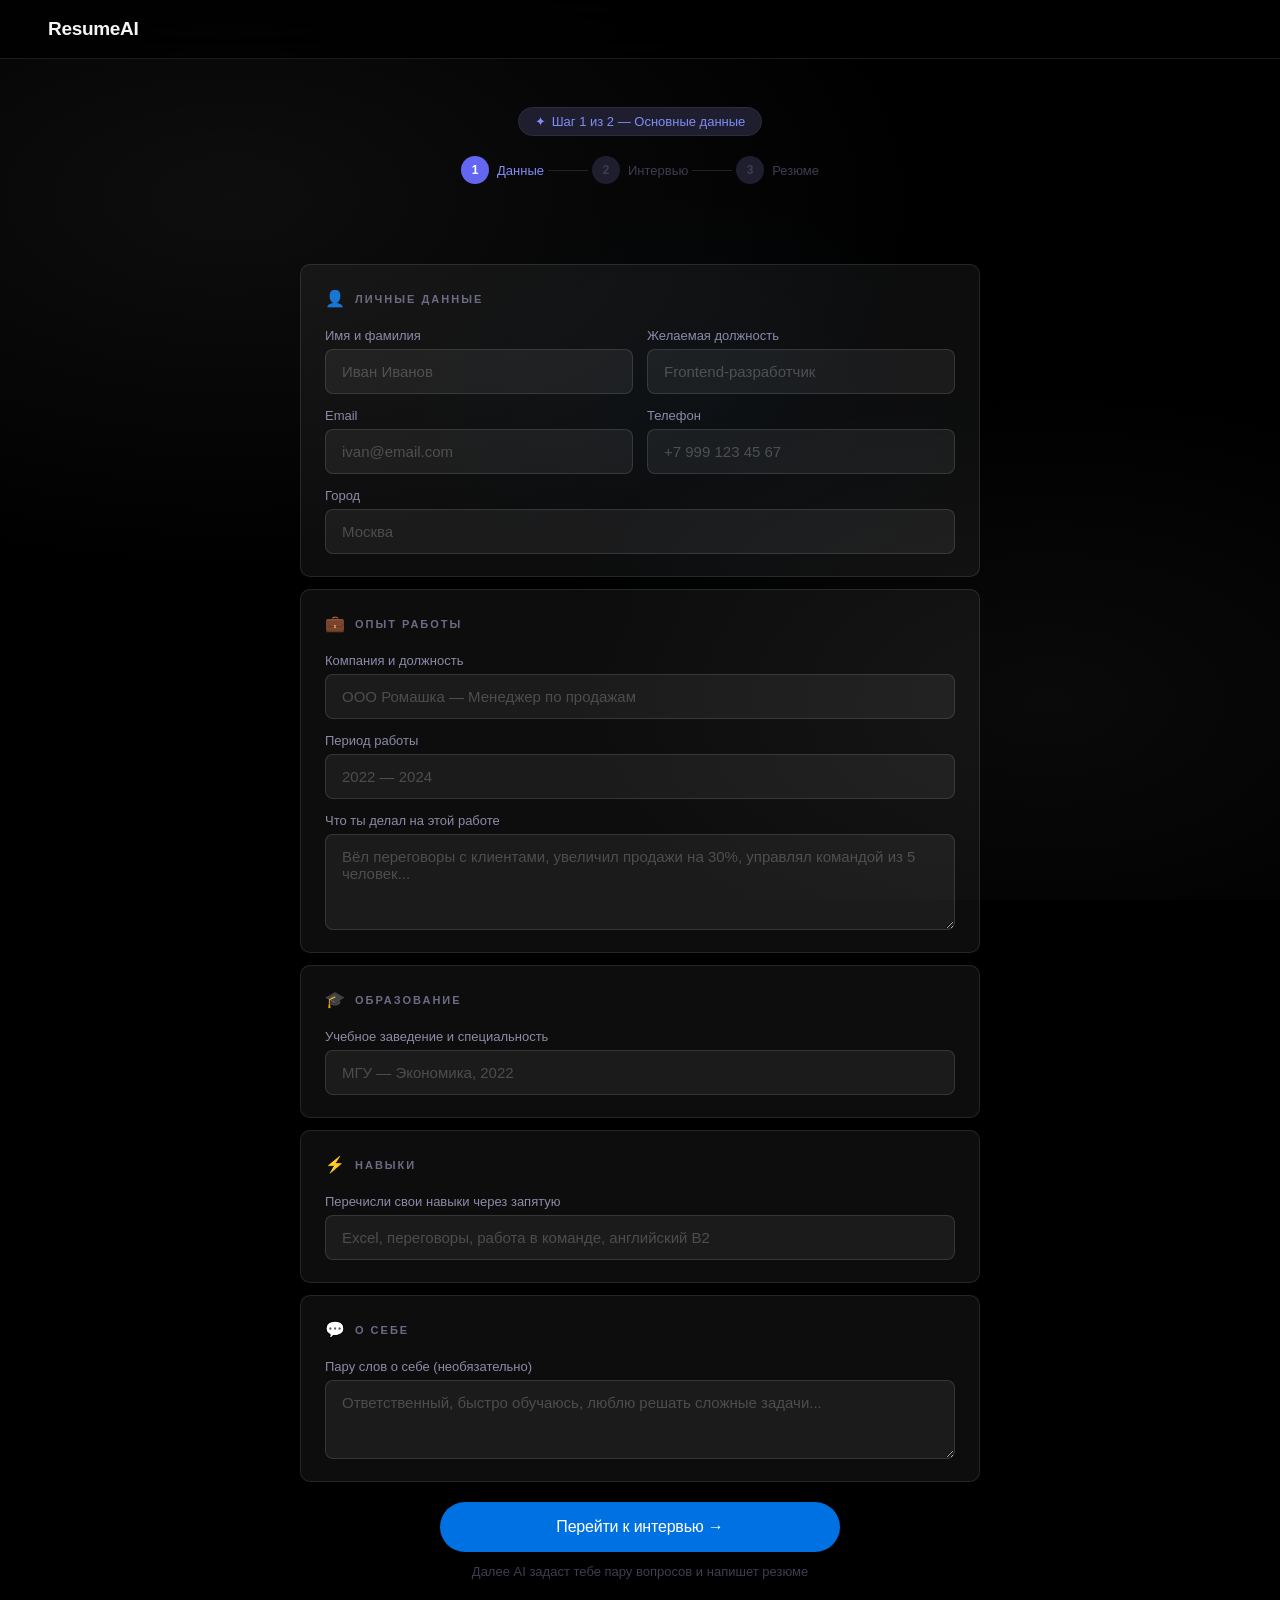
==== form.html @ f7a35281 "Add files via upload" ====
<!DOCTYPE html>
<html lang="ru">
<head>
  <meta charset="UTF-8">
  <meta name="viewport" content="width=device-width, initial-scale=1.0">
  <title>Заполни данные — ResumeAI</title>
  <link rel="stylesheet" href="style.css">
  <style>
    .form-hero {
      text-align: center;
      padding: 48px 24px 0;
    }
    .form-hero-badge {
      display: inline-flex;
      align-items: center;
      gap: 6px;
      background: #1e1e2e;
      color: #818cf8;
      border: 1px solid #2d2d3d;
      border-radius: 100px;
      padding: 6px 16px;
      font-size: 13px;
      font-weight: 500;
      margin-bottom: 20px;
    }
    .form-steps {
      display: flex;
      align-items: center;
      justify-content: center;
      gap: 0;
      margin-bottom: 40px;
    }
    .form-step {
      display: flex;
      align-items: center;
      gap: 8px;
      font-size: 13px;
      color: #3d3d52;
      font-weight: 500;
    }
    .form-step.active { color: #818cf8; }
    .form-step.done   { color: #34d399; }
    .step-dot {
      width: 28px; height: 28px;
      border-radius: 50%;
      background: #1e1e2e;
      color: #3d3d52;
      font-size: 12px;
      font-weight: 700;
      display: flex; align-items: center; justify-content: center;
    }
    .form-step.active .step-dot { background: #6366f1; color: white; }
    .form-step.done   .step-dot { background: #34d399; color: white; }
    .step-line { width: 40px; height: 1px; background: #222228; margin: 0 4px; }

    .form-card {
      background: rgba(255,255,255,0.05);
      border: 1px solid rgba(255,255,255,0.1);
      border-radius: 10px;
      padding: 24px 24px 8px;
      margin-bottom: 12px;
    }
    .form-card-title {
      font-size: 11px;
      font-weight: 600;
      text-transform: uppercase;
      letter-spacing: 2px;
      color: #6b6b85;
      margin-bottom: 20px;
      display: flex;
      align-items: center;
      gap: 8px;
    }
    .form-card-title span { font-size: 16px; }
    .form-submit-area {
      padding: 8px 0 40px;
      display: flex;
      flex-direction: column;
      align-items: center;
      gap: 12px;
    }
    .form-submit-area .btn {
      width: 100%;
      max-width: 400px;
      text-align: center;
      padding: 16px 28px;
      font-size: 16px;
    }
    .form-submit-note {
      font-size: 13px;
      color: #3d3d52;
    }
  </style>
</head>
<body>

  <header>
    <a href="index.html" class="logo">ResumeAI</a>
  </header>

  <!-- Шапка формы -->
  <div class="form-hero">
    <div class="form-hero-badge">
      <span>✦</span> Шаг 1 из 2 — Основные данные
    </div>
    <div class="form-steps">
      <div class="form-step active">
        <div class="step-dot">1</div>
        Данные
      </div>
      <div class="step-line"></div>
      <div class="form-step">
        <div class="step-dot">2</div>
        Интервью
      </div>
      <div class="step-line"></div>
      <div class="form-step">
        <div class="step-dot">3</div>
        Резюме
      </div>
    </div>
  </div>

  <main class="form-page">
    <div class="form-container">

      <form id="resumeForm">

        <!-- Личные данные -->
        <div class="form-card">
          <div class="form-card-title"><span>👤</span> Личные данные</div>
          <div class="row">
            <div class="field">
              <label>Имя и фамилия</label>
              <input type="text" id="name" placeholder="Иван Иванов" required>
            </div>
            <div class="field">
              <label>Желаемая должность</label>
              <input type="text" id="position" placeholder="Frontend-разработчик" required>
            </div>
          </div>
          <div class="row">
            <div class="field">
              <label>Email</label>
              <input type="email" id="email" placeholder="ivan@email.com" required>
            </div>
            <div class="field">
              <label>Телефон</label>
              <input type="text" id="phone" placeholder="+7 999 123 45 67">
            </div>
          </div>
          <div class="field">
            <label>Город</label>
            <input type="text" id="city" placeholder="Москва">
          </div>
        </div>

        <!-- Опыт работы -->
        <div class="form-card">
          <div class="form-card-title"><span>💼</span> Опыт работы</div>
          <div class="field">
            <label>Компания и должность</label>
            <input type="text" id="company" placeholder="ООО Ромашка — Менеджер по продажам">
          </div>
          <div class="field">
            <label>Период работы</label>
            <input type="text" id="period" placeholder="2022 — 2024">
          </div>
          <div class="field">
            <label>Что ты делал на этой работе</label>
            <textarea id="duties" rows="4" placeholder="Вёл переговоры с клиентами, увеличил продажи на 30%, управлял командой из 5 человек..."></textarea>
          </div>
        </div>

        <!-- Образование -->
        <div class="form-card">
          <div class="form-card-title"><span>🎓</span> Образование</div>
          <div class="field">
            <label>Учебное заведение и специальность</label>
            <input type="text" id="education" placeholder="МГУ — Экономика, 2022">
          </div>
        </div>

        <!-- Навыки -->
        <div class="form-card">
          <div class="form-card-title"><span>⚡</span> Навыки</div>
          <div class="field">
            <label>Перечисли свои навыки через запятую</label>
            <input type="text" id="skills" placeholder="Excel, переговоры, работа в команде, английский B2">
          </div>
        </div>

        <!-- О себе -->
        <div class="form-card">
          <div class="form-card-title"><span>💬</span> О себе</div>
          <div class="field">
            <label>Пару слов о себе (необязательно)</label>
            <textarea id="about" rows="3" placeholder="Ответственный, быстро обучаюсь, люблю решать сложные задачи..."></textarea>
          </div>
        </div>

        <div class="form-submit-area">
          <button type="submit" class="btn" id="generateBtn">
            Перейти к интервью →
          </button>
          <p class="form-submit-note">Далее AI задаст тебе пару вопросов и напишет резюме</p>
        </div>

      </form>
    </div>
  </main>

  <script src="script.js"></script>
</body>
</html>
---- style.css ----
* {
  margin: 0;
  padding: 0;
  box-sizing: border-box;
}

body {
  font-family: -apple-system, BlinkMacSystemFont, 'SF Pro Display', 'SF Pro Text', 'Segoe UI', sans-serif;
  background: #000000;
  color: #f5f5f7;
  min-height: 100vh;
  position: relative;
}

/* Мягкие белые пятна на фоне */
body::before {
  content: '';
  position: fixed;
  inset: 0;
  background:
    radial-gradient(ellipse 85vw 65vh at 18% 22%, rgba(255,255,255,0.055) 0%, transparent 65%),
    radial-gradient(ellipse 65vw 55vh at 82% 78%, rgba(255,255,255,0.04) 0%, transparent 65%),
    radial-gradient(ellipse 40vw 40vh at 55% 45%, rgba(0,113,227,0.03) 0%, transparent 60%);
  pointer-events: none;
  z-index: 0;
}

body > * { position: relative; z-index: 1; }

/* ===== ШАПКА ===== */
header {
  display: flex;
  align-items: center;
  justify-content: space-between;
  padding: 18px 48px;
  background: rgba(0, 0, 0, 0.72);
  backdrop-filter: saturate(180%) blur(20px);
  -webkit-backdrop-filter: saturate(180%) blur(20px);
  border-bottom: 1px solid rgba(255,255,255,0.1);
  position: sticky;
  top: 0;
  z-index: 10;
}

.logo {
  font-size: 19px;
  font-weight: 600;
  color: #f5f5f7;
  text-decoration: none;
  letter-spacing: -0.3px;
}

/* ===== КНОПКА ===== */
.btn {
  background: #0071e3;
  color: #fff;
  padding: 11px 24px;
  border-radius: 980px;
  text-decoration: none;
  font-size: 15px;
  font-weight: 400;
  border: none;
  cursor: pointer;
  transition: background 0.2s;
  display: inline-block;
  letter-spacing: -0.2px;
}

.btn:hover {
  background: #0077ed;
}

/* ===== ГЛАВНАЯ СТРАНИЦА ===== */
.hero {
  display: flex;
  flex-direction: column;
  align-items: center;
  text-align: center;
  padding: 100px 24px 80px;
  max-width: 800px;
  margin: 0 auto;
}

.badge {
  background: rgba(255,255,255,0.07);
  border: 1px solid rgba(255,255,255,0.12);
  border-radius: 100px;
  padding: 6px 16px;
  font-size: 13px;
  color: rgba(245,245,247,0.6);
  margin-bottom: 28px;
  letter-spacing: 0.1px;
}

h1 {
  font-size: 76px;
  font-weight: 700;
  line-height: 1.0;
  letter-spacing: -3px;
  color: #f5f5f7;
  margin-bottom: 24px;
}

.highlight {
  color: #2997ff;
}

.subtitle {
  font-size: 21px;
  color: rgba(245,245,247,0.56);
  line-height: 1.5;
  max-width: 540px;
  margin-bottom: 44px;
  font-weight: 400;
  letter-spacing: -0.2px;
}

.stats {
  display: flex;
  align-items: center;
  gap: 40px;
  margin-top: 20px;
}

.stat {
  display: flex;
  flex-direction: column;
  gap: 4px;
}

.stat strong {
  font-size: 22px;
  font-weight: 700;
  color: #f5f5f7;
  letter-spacing: -0.5px;
}

.stat span {
  font-size: 13px;
  color: rgba(245,245,247,0.5);
}

.divider {
  width: 1px;
  height: 40px;
  background: rgba(255,255,255,0.12);
}

/* ===== ФОРМА ===== */
.form-page {
  padding: 40px 24px 80px;
}

.form-container {
  max-width: 680px;
  margin: 0 auto;
}

.form-container h2 {
  font-size: 40px;
  font-weight: 700;
  letter-spacing: -1.5px;
  color: #1d1d1f;
  margin-bottom: 8px;
}

.form-subtitle {
  color: #6e6e73;
  margin-bottom: 40px;
  font-size: 17px;
}

.section-title {
  font-size: 11px;
  font-weight: 600;
  text-transform: uppercase;
  letter-spacing: 2px;
  color: #6e6e73;
  margin: 36px 0 16px;
  border-bottom: 1px solid #d2d2d7;
  padding-bottom: 10px;
}

.field {
  display: flex;
  flex-direction: column;
  gap: 6px;
  margin-bottom: 14px;
}

.field label {
  font-size: 13px;
  color: #8b8ba8;
  font-weight: 500;
}

.field input,
.field textarea {
  background: rgba(255,255,255,0.06);
  border: 1px solid rgba(255,255,255,0.12);
  border-radius: 8px;
  padding: 13px 16px;
  color: #f5f5f7;
  font-size: 15px;
  font-family: inherit;
  outline: none;
  transition: border 0.2s, box-shadow 0.2s;
  resize: vertical;
}

.field input:focus,
.field textarea:focus {
  border-color: #0071e3;
  box-shadow: 0 0 0 3px rgba(0,113,227,0.2);
}

.field input::placeholder,
.field textarea::placeholder {
  color: rgba(255,255,255,0.22);
}

.row {
  display: grid;
  grid-template-columns: 1fr 1fr;
  gap: 14px;
}

/* ===== РЕЗУЛЬТАТ ===== */
.result-page {
  padding: 40px 24px 80px;
  display: flex;
  flex-direction: column;
  align-items: center;
}

.resume-box {
  background: #ffffff;
  border-radius: 20px;
  padding: 64px 72px;
  max-width: 740px;
  width: 100%;
  margin-bottom: 24px;
  box-shadow: 0 2px 40px rgba(0,0,0,0.08);
  border: 1px solid #e5e5ea;
}

.edit-link {
  color: #0071e3;
  text-decoration: none;
  font-size: 14px;
  font-weight: 500;
}

.edit-link:hover {
  text-decoration: underline;
}

/* ===== СТИЛИ РЕЗЮМЕ ===== */
.r-name {
  font-size: 36px;
  font-weight: 700;
  letter-spacing: -1.5px;
  color: #1d1d1f;
  margin-bottom: 6px;
}

.r-position {
  font-size: 17px;
  color: #6e6e73;
  font-weight: 400;
  margin-bottom: 10px;
}

.r-contacts {
  font-size: 13px;
  color: #6e6e73;
  margin-bottom: 36px;
  padding-bottom: 28px;
  border-bottom: 1px solid #e5e5ea;
  letter-spacing: 0.2px;
}

.r-section-title {
  font-size: 10px;
  font-weight: 600;
  text-transform: uppercase;
  letter-spacing: 2.5px;
  color: #6e6e73;
  margin: 32px 0 14px;
}

.r-line {
  font-size: 15px;
  color: #1d1d1f;
  line-height: 1.75;
  margin-bottom: 5px;
}

/* ===== CV ШАБЛОН ===== */

.cv-wrap {
  max-width: 820px;
  width: 100%;
  margin-bottom: 24px;
}

.cv-card {
  display: grid;
  grid-template-columns: 260px 1fr;
  border-radius: 16px;
  overflow: hidden;
  box-shadow: 0 8px 60px rgba(0,0,0,0.12);
  font-family: 'Georgia', 'Times New Roman', serif;
}

/* ЛЕВАЯ КОЛОНКА */
.cv-left {
  background: #1c2b3a;
  padding: 44px 28px;
  color: #fff;
}

.cv-avatar {
  width: 72px;
  height: 72px;
  border-radius: 50%;
  background: #0071e3;
  color: #fff;
  font-size: 28px;
  font-weight: 700;
  display: flex;
  align-items: center;
  justify-content: center;
  margin-bottom: 16px;
  font-family: -apple-system, sans-serif;
}

.cv-left-name {
  font-size: 20px;
  font-weight: 700;
  color: #fff;
  line-height: 1.2;
  margin-bottom: 4px;
  font-family: -apple-system, sans-serif;
}

.cv-left-pos {
  font-size: 13px;
  color: #7fa4c4;
  margin-bottom: 28px;
  font-family: -apple-system, sans-serif;
  font-style: italic;
}

.cv-left-section {
  font-size: 9px;
  font-weight: 700;
  text-transform: uppercase;
  letter-spacing: 2.5px;
  color: #7fa4c4;
  margin: 24px 0 12px;
  font-family: -apple-system, sans-serif;
  border-top: 1px solid #2d4557;
  padding-top: 16px;
}

.cv-contact-item {
  font-size: 12px;
  color: #c8d8e4;
  margin-bottom: 8px;
  display: flex;
  align-items: flex-start;
  gap: 8px;
  font-family: -apple-system, sans-serif;
  word-break: break-all;
  line-height: 1.4;
}

.cv-contact-icon {
  color: #7fa4c4;
  font-size: 11px;
  flex-shrink: 0;
  margin-top: 1px;
}

.cv-skills-list {
  display: flex;
  flex-wrap: wrap;
  gap: 6px;
}

.cv-skill {
  background: #2d4557;
  color: #c8d8e4;
  padding: 4px 10px;
  border-radius: 4px;
  font-size: 11px;
  font-family: -apple-system, sans-serif;
}

.cv-edu-text {
  font-size: 12px;
  color: #c8d8e4;
  line-height: 1.6;
  font-family: -apple-system, sans-serif;
}

/* ПРАВАЯ КОЛОНКА */
.cv-right {
  background: #fff;
  padding: 44px 40px;
}

.cv-right-section {
  font-size: 10px;
  font-weight: 700;
  text-transform: uppercase;
  letter-spacing: 2.5px;
  color: #1c2b3a;
  margin-bottom: 14px;
  padding-bottom: 8px;
  border-bottom: 2px solid #1c2b3a;
  font-family: -apple-system, sans-serif;
}

.cv-summary {
  font-size: 14px;
  color: #3a3a3c;
  line-height: 1.8;
  margin-bottom: 32px;
}

.cv-job {
  margin-bottom: 24px;
}

.cv-job-header {
  display: flex;
  justify-content: space-between;
  align-items: flex-start;
  margin-bottom: 10px;
}

.cv-job-role {
  font-size: 15px;
  font-weight: 700;
  color: #1d1d1f;
  font-family: -apple-system, sans-serif;
}

.cv-job-company {
  font-size: 13px;
  color: #0071e3;
  font-family: -apple-system, sans-serif;
  margin-top: 2px;
}

.cv-job-period {
  font-size: 12px;
  color: #6e6e73;
  font-family: -apple-system, sans-serif;
  white-space: nowrap;
  margin-left: 16px;
}

.cv-bullets {
  padding-left: 18px;
}

.cv-bullets li {
  font-size: 13.5px;
  color: #3a3a3c;
  line-height: 1.7;
  margin-bottom: 5px;
}

/* ===== ИНТЕРВЬЮ (interview.html) ===== */

.interview-header {
  display: flex;
  align-items: center;
  justify-content: space-between;
  padding: 14px 48px;
  background: rgba(0,0,0,0.72);
  backdrop-filter: saturate(180%) blur(20px);
  -webkit-backdrop-filter: saturate(180%) blur(20px);
  border-bottom: 1px solid rgba(255,255,255,0.1);
  position: sticky;
  top: 0;
  z-index: 10;
  gap: 32px;
}

.xp-wrap {
  flex: 1;
  max-width: 300px;
  display: flex;
  flex-direction: column;
  gap: 5px;
}

.xp-label {
  font-size: 11px;
  font-weight: 500;
  color: #6b6b85;
}

.xp-track {
  height: 4px;
  background: #1e1e2e;
  border-radius: 100px;
  overflow: hidden;
}

.xp-fill {
  height: 100%;
  background: #6366f1;
  border-radius: 100px;
  transition: width 0.6s cubic-bezier(0.4, 0, 0.2, 1);
}

.interview-page {
  display: flex;
  justify-content: center;
  padding: 32px 24px;
  min-height: calc(100vh - 57px);
}

.interview-container {
  width: 100%;
  max-width: 620px;
  display: flex;
  flex-direction: column;
  height: calc(100vh - 121px);
}

.interview-chat {
  flex: 1;
  overflow-y: auto;
  display: flex;
  flex-direction: column;
  gap: 20px;
  padding: 8px 4px 24px;
  scrollbar-width: thin;
  scrollbar-color: #222228 transparent;
}

.interview-chat::-webkit-scrollbar { width: 4px; }
.interview-chat::-webkit-scrollbar-thumb { background: #2a2a38; border-radius: 4px; }

.chat-bot-wrap {
  display: flex;
  align-items: flex-end;
  gap: 10px;
}

.chat-avatar {
  width: 36px;
  height: 36px;
  border-radius: 50%;
  background: #1e1e2e;
  color: #818cf8;
  font-size: 11px;
  font-weight: 700;
  display: flex;
  align-items: center;
  justify-content: center;
  flex-shrink: 0;
  border: 1px solid #2d2d3d;
}

.chat-msg {
  max-width: 80%;
  padding: 14px 18px;
  border-radius: 14px;
  font-size: 15px;
  line-height: 1.65;
  word-break: break-word;
}

.chat-msg.bot {
  background: #17171f;
  color: #e8e8ed;
  border-bottom-left-radius: 4px;
  border: 1px solid #2a2a38;
}

.chat-msg.user {
  background: #1e1e2e;
  color: #c7d2fe;
  align-self: flex-end;
  border-bottom-right-radius: 4px;
  margin-left: auto;
  border: 1px solid #3730a3;
}

.chat-msg.typing {
  display: flex;
  align-items: center;
  gap: 5px;
  padding: 16px 18px;
  width: fit-content;
}

.chat-msg.typing span {
  display: inline-block;
  width: 7px;
  height: 7px;
  border-radius: 50%;
  background: #6366f1;
  animation: typingDot 1.2s infinite ease-in-out;
}

.chat-msg.typing span:nth-child(2) { animation-delay: 0.2s; }
.chat-msg.typing span:nth-child(3) { animation-delay: 0.4s; }

@keyframes typingDot {
  0%, 60%, 100% { transform: translateY(0); opacity: 0.4; }
  30% { transform: translateY(-6px); opacity: 1; }
}

.interview-input-area {
  display: flex;
  align-items: flex-end;
  gap: 10px;
  padding: 16px 0 8px;
  border-top: 1px solid #222228;
  margin-top: 8px;
}

.interview-input {
  flex: 1;
  background: rgba(255,255,255,0.06);
  border: 1px solid rgba(255,255,255,0.12);
  border-radius: 8px;
  padding: 13px 16px;
  font-size: 15px;
  font-family: inherit;
  color: #e8e8ed;
  outline: none;
  resize: none;
  line-height: 1.5;
  transition: border 0.2s, box-shadow 0.2s;
  max-height: 120px;
  overflow-y: auto;
}

.interview-input:focus {
  border-color: #0071e3;
  box-shadow: 0 0 0 3px rgba(0,113,227,0.2);
}

.interview-input::placeholder { color: rgba(255,255,255,0.22); }

.interview-send-btn {
  width: 44px;
  height: 44px;
  border-radius: 50%;
  background: #0071e3;
  color: #fff;
  border: none;
  font-size: 18px;
  cursor: pointer;
  display: flex;
  align-items: center;
  justify-content: center;
  flex-shrink: 0;
  transition: background 0.15s, transform 0.15s;
}

.interview-send-btn:hover { background: #0077ed; transform: scale(1.05); }
.interview-send-btn:active { transform: scale(0.93); }

/* ===== ДЕКОР ПОДЗЕМЕЛЬЯ ===== */

.dtorch {
  position: fixed;
  top: 150px;
  z-index: 3;
  display: flex;
  flex-direction: column;
  align-items: center;
  pointer-events: none;
}

.dtorch-left  { left: 20px; }
.dtorch-right { right: 20px; }

.dtorch-glow {
  width: 100px;
  height: 100px;
  background: radial-gradient(circle, rgba(249,115,22,0.2) 0%, transparent 70%);
  position: absolute;
  top: -20px;
  left: 50%;
  transform: translateX(-50%);
  border-radius: 50%;
  animation: dg-pulse 0.45s ease-in-out infinite alternate;
}

@keyframes dg-pulse {
  from { opacity: 0.5; transform: translateX(-50%) scale(0.88); }
  to   { opacity: 1;   transform: translateX(-50%) scale(1.14); }
}

.dtorch-img {
  width: 80px;
  height: 80px;
  image-rendering: pixelated;
  animation: dt-flicker 0.17s ease-in-out infinite alternate;
  flex-shrink: 0;
  mix-blend-mode: screen;
}

@keyframes dt-flicker {
  0%   { transform: scaleX(1)    rotate(-4deg); filter: brightness(0.88); }
  100% { transform: scaleX(1.18) rotate(4deg);  filter: brightness(1.15); }
}

.coin {
  position: fixed;
  width: 16px; height: 16px;
  border-radius: 50%;
  background: radial-gradient(circle at 35% 30%, #fde68a, #d97706 55%, #92400e);
  border: 1px solid #b45309;
  box-shadow: 0 0 6px rgba(217,119,6,0.4), inset 0 1px 2px rgba(255,220,100,0.5);
  pointer-events: none;
  z-index: 2;
}

.coin-1 { bottom: 130px; left: 62px;  animation: c-spin 4.0s 0.00s ease-in-out infinite; }
.coin-2 { bottom: 210px; right: 58px; animation: c-spin 4.0s 1.30s ease-in-out infinite; }
.coin-3 { bottom: 88px;  right: 90px; animation: c-spin 4.0s 0.65s ease-in-out infinite; }

@keyframes c-spin {
  0%, 44%, 56%, 100% { transform: scaleX(1); }
  50% { transform: scaleX(0.08); }
}

.ivy {
  position: fixed;
  z-index: 2;
  pointer-events: none;
  user-select: none;
}

.ivy img {
  width: 72px;
  height: 72px;
  image-rendering: pixelated;
  display: block;
  filter: drop-shadow(0 2px 6px rgba(21,128,61,0.5));
}

.game-body:not(.dark) .ivy img {
  mix-blend-mode: multiply;
}

.game-body.dark .ivy img {
  mix-blend-mode: screen;
}

.ivy-tl { top: 74px;    left: 8px;   animation: ivy-l 3.5s 0.0s ease-in-out infinite; }
.ivy-tr { top: 74px;    right: 8px;  animation: ivy-r 3.5s 0.8s ease-in-out infinite; }
.ivy-bl { bottom: 60px; left: 12px;  animation: ivy-l 4.0s 0.4s ease-in-out infinite; }
.ivy-br { bottom: 60px; right: 12px; animation: ivy-r 4.0s 1.2s ease-in-out infinite; }

@keyframes ivy-l {
  0%, 100% { transform: rotate(-18deg); }
  50% { transform: rotate(-10deg) translateY(-4px); }
}

@keyframes ivy-r {
  0%, 100% { transform: rotate(18deg); }
  50% { transform: rotate(10deg) translateY(-4px); }
}

.dagger {
  position: fixed;
  font-size: 20px;
  z-index: 2;
  pointer-events: none;
  user-select: none;
  opacity: 0.55;
  filter: drop-shadow(0 0 3px rgba(148,163,184,0.35));
}

.dagger-1 { bottom: 185px; left: 50px;  transform: rotate(-28deg); }
.dagger-2 { bottom: 165px; right: 52px; transform: rotate(208deg); }

/* ===== ПЕРСОНАЖ-ФРУКТ (index.html) ===== */

.hero-split {
  display: flex;
  flex-direction: row;
  align-items: center;
  justify-content: center;
  gap: 64px;
  padding: 80px 48px;
  max-width: 980px;
  margin: 0 auto;
}

.hero-text {
  display: flex;
  flex-direction: column;
  align-items: flex-start;
  text-align: left;
}

.hero-text .subtitle { max-width: 460px; }

.grape-char {
  position: relative;
  width: 136px;
  height: 194px;
  flex-shrink: 0;
  animation: grape-float 2.8s ease-in-out infinite;
}

@keyframes grape-float {
  0%, 100% { transform: translateY(0) rotate(-0.8deg); }
  50%       { transform: translateY(-14px) rotate(0.8deg); }
}

.grape-body {
  width: 96px; height: 106px;
  background: radial-gradient(circle at 33% 30%, #c4b5fd, #7c3aed 50%, #4c1d95);
  border-radius: 50% 50% 48% 48% / 52% 52% 48% 48%;
  position: absolute;
  top: 20px; left: 12px;
  box-shadow: 0 8px 32px rgba(124,58,237,0.45), inset 0 -8px 16px rgba(0,0,0,0.2), inset 0 4px 8px rgba(255,255,255,0.1);
}

.grape-eye {
  width: 20px; height: 22px;
  background: white;
  border-radius: 50%;
  position: absolute;
  top: 28px;
}

.grape-eye-l { left: 16px; }
.grape-eye-r { right: 16px; }

.grape-pupil {
  width: 10px; height: 11px;
  background: #1a0a2e;
  border-radius: 50%;
  position: absolute;
  top: 6px; left: 5px;
}

.grape-pupil::after {
  content: '';
  width: 4px; height: 4px;
  background: white;
  border-radius: 50%;
  position: absolute;
  top: 1px; left: 1px;
}

.grape-smile {
  width: 32px; height: 16px;
  border: 3px solid rgba(255,255,255,0.7);
  border-top: none;
  border-radius: 0 0 32px 32px;
  position: absolute;
  bottom: 20px; left: 50%;
  transform: translateX(-50%);
}

.grape-cheek {
  width: 12px; height: 7px;
  background: rgba(255,160,190,0.45);
  border-radius: 50%;
  position: absolute;
  top: 54px;
}

.grape-cheek-l { left: 8px; }
.grape-cheek-r { right: 8px; }

.grape-shine {
  width: 20px; height: 26px;
  background: rgba(255,255,255,0.18);
  border-radius: 50%;
  position: absolute;
  top: 12px; left: 18px;
  transform: rotate(-20deg);
  filter: blur(2px);
}

.grape-arm-l {
  width: 13px; height: 46px;
  background: linear-gradient(to bottom, #7c3aed, #5b21b6);
  border-radius: 7px;
  position: absolute;
  top: 44px; left: 3px;
  transform: rotate(18deg);
  transform-origin: top center;
  box-shadow: 2px 2px 6px rgba(0,0,0,0.3);
}

.grape-arm-r {
  width: 13px; height: 50px;
  background: linear-gradient(to bottom, #7c3aed, #5b21b6);
  border-radius: 7px;
  position: absolute;
  top: 14px; right: -2px;
  transform: rotate(-38deg);
  transform-origin: top center;
  box-shadow: -2px 2px 6px rgba(0,0,0,0.3);
}

.grape-legs {
  position: absolute;
  bottom: 0; left: 50%;
  transform: translateX(-50%);
  display: flex;
  gap: 10px;
}

.grape-leg {
  width: 15px; height: 40px;
  background: linear-gradient(to bottom, #5b21b6, #4c1d95);
  border-radius: 7px 7px 9px 9px;
  box-shadow: 0 4px 8px rgba(0,0,0,0.3);
}

.grape-leg-l { transform: rotate(-5deg); transform-origin: top center; }
.grape-leg-r { transform: rotate(5deg);  transform-origin: top center; }

.grape-torch { position: absolute; top: -12px; right: 2px; }

.grape-torch-stick {
  width: 7px; height: 36px;
  background: linear-gradient(to bottom, #92400e, #78350f);
  border-radius: 3px;
  position: absolute;
  top: 18px; right: 1px;
}

.grape-torch-flame {
  position: absolute;
  top: -2px; right: -4px;
  width: 15px; height: 22px;
  animation: gt-flicker 0.22s ease-in-out infinite alternate;
}

@keyframes gt-flicker {
  0%   { transform: scaleX(1)    rotate(-4deg); }
  100% { transform: scaleX(1.18) rotate(4deg); }
}

.grape-torch-flame::before {
  content: '';
  position: absolute;
  bottom: 0; left: 50%; transform: translateX(-50%);
  width: 13px; height: 20px;
  background: radial-gradient(ellipse at bottom, #ff9500 0%, #ff6b00 50%, transparent 100%);
  border-radius: 55% 55% 30% 30% / 65% 65% 35% 35%;
  filter: blur(0.5px);
}

.grape-torch-flame::after {
  content: '';
  position: absolute;
  bottom: 2px; left: 50%; transform: translateX(-50%);
  width: 6px; height: 13px;
  background: radial-gradient(ellipse at bottom, #ffe000 0%, #ff9500 70%, transparent 100%);
  border-radius: 55% 55% 30% 30% / 65% 65% 35% 35%;
}

/* ===== ПЕРГАМЕНТ — стили для index.html и form.html ===== */

.game-body header {
  background: rgba(240, 227, 192, 0.93);
  backdrop-filter: blur(16px);
  border-bottom: 1px solid #c8a97a;
}

.game-body .logo {
  font-family: 'Cinzel', Georgia, serif;
  color: #1a0f05;
  letter-spacing: 0.5px;
}

.game-body .btn {
  background: linear-gradient(135deg, #b45309, #92400e);
  border: 1px solid #d97706;
  box-shadow: 0 4px 16px rgba(217,119,6,0.25);
}

.game-body .btn:hover {
  background: linear-gradient(135deg, #d97706, #b45309);
}

/* Свет от факела справа на заголовке */
.game-body h1 {
  color: #1a0f05;
  text-shadow:
    10px 2px 20px rgba(249,115,22,0.4),
    18px 0  40px rgba(249,115,22,0.2);
}

.game-body .highlight {
  color: #92400e;
}

.game-body .badge {
  background: rgba(217,119,6,0.12);
  color: #92400e;
  border: 1px solid rgba(217,119,6,0.2);
}

.game-body .subtitle {
  color: #5c3d1e;
  font-family: -apple-system, BlinkMacSystemFont, sans-serif;
}

.game-body .stat strong { color: #1a0f05; }
.game-body .stat span   { color: #7a5c30; }
.game-body .divider     { background: #c8a97a; }

/* Форма */
.game-body .form-page { padding-top: 32px; }

.game-body .form-container h2 {
  color: #1a0f05;
  font-family: 'Cinzel', Georgia, serif;
}

.game-body .form-subtitle {
  color: #5c3d1e;
  font-family: -apple-system, BlinkMacSystemFont, sans-serif;
}

.game-body .form-card {
  background: rgba(255, 251, 238, 0.88);
  border: 1px solid #d4b896;
  box-shadow: 0 2px 12px rgba(0,0,0,0.08);
}

.game-body .form-card-title {
  color: #92400e;
  border-bottom: 1px solid #e8d5b7;
  padding-bottom: 12px;
  margin-bottom: 16px;
}

.game-body .section-title {
  color: #92400e;
  border-bottom-color: #e8d5b7;
}

.game-body .field label {
  color: #5c3d1e;
  font-family: 'Cinzel', Georgia, serif;
  font-size: 10px;
  letter-spacing: 1.5px;
  text-transform: uppercase;
}

.game-body .field input,
.game-body .field textarea {
  background: rgba(255, 253, 245, 0.95);
  border: 1px solid #d4b896;
  color: #1a0f05;
  border-radius: 10px;
  font-family: -apple-system, BlinkMacSystemFont, sans-serif;
}

.game-body .field input:focus,
.game-body .field textarea:focus {
  border-color: #b45309;
  box-shadow: 0 0 0 3px rgba(180,83,9,0.15);
}

.game-body .field input::placeholder,
.game-body .field textarea::placeholder { color: #b8956a; }

.game-body .form-submit-note { color: #9a7a54; font-family: -apple-system, sans-serif; }

/* Шаги */
.game-body .form-hero-badge {
  background: rgba(217,119,6,0.1);
  color: #92400e;
  border: 1px solid rgba(217,119,6,0.2);
  font-family: 'Cinzel', serif;
}

.game-body .form-step        { color: #c8a97a; font-family: 'Cinzel', serif; font-size: 12px; }
.game-body .form-step.active { color: #92400e; }
.game-body .step-dot         { background: #e8d5b7; color: #9a7a54; }
.game-body .form-step.active .step-dot { background: #b45309; color: #fff; box-shadow: 0 0 10px rgba(217,119,6,0.3); }
.game-body .step-line        { background: #e8d5b7; }

/* ===== АДАПТИВ ===== */
@media (max-width: 760px) {
  .hero-split { flex-direction: column; text-align: center; padding: 60px 24px 40px; gap: 40px; }
  .hero-text { align-items: center; }
  .hero-text .subtitle { max-width: 100%; }
  .dtorch, .coin, .ivy, .dagger { display: none; }
}

@media (max-width: 600px) {
  h1 { font-size: 38px; letter-spacing: -1.5px; }
  header { padding: 16px 20px; }
  .resume-box { padding: 36px 28px; }
  .row { grid-template-columns: 1fr; }
  .game-header { padding: 14px 20px; }
}
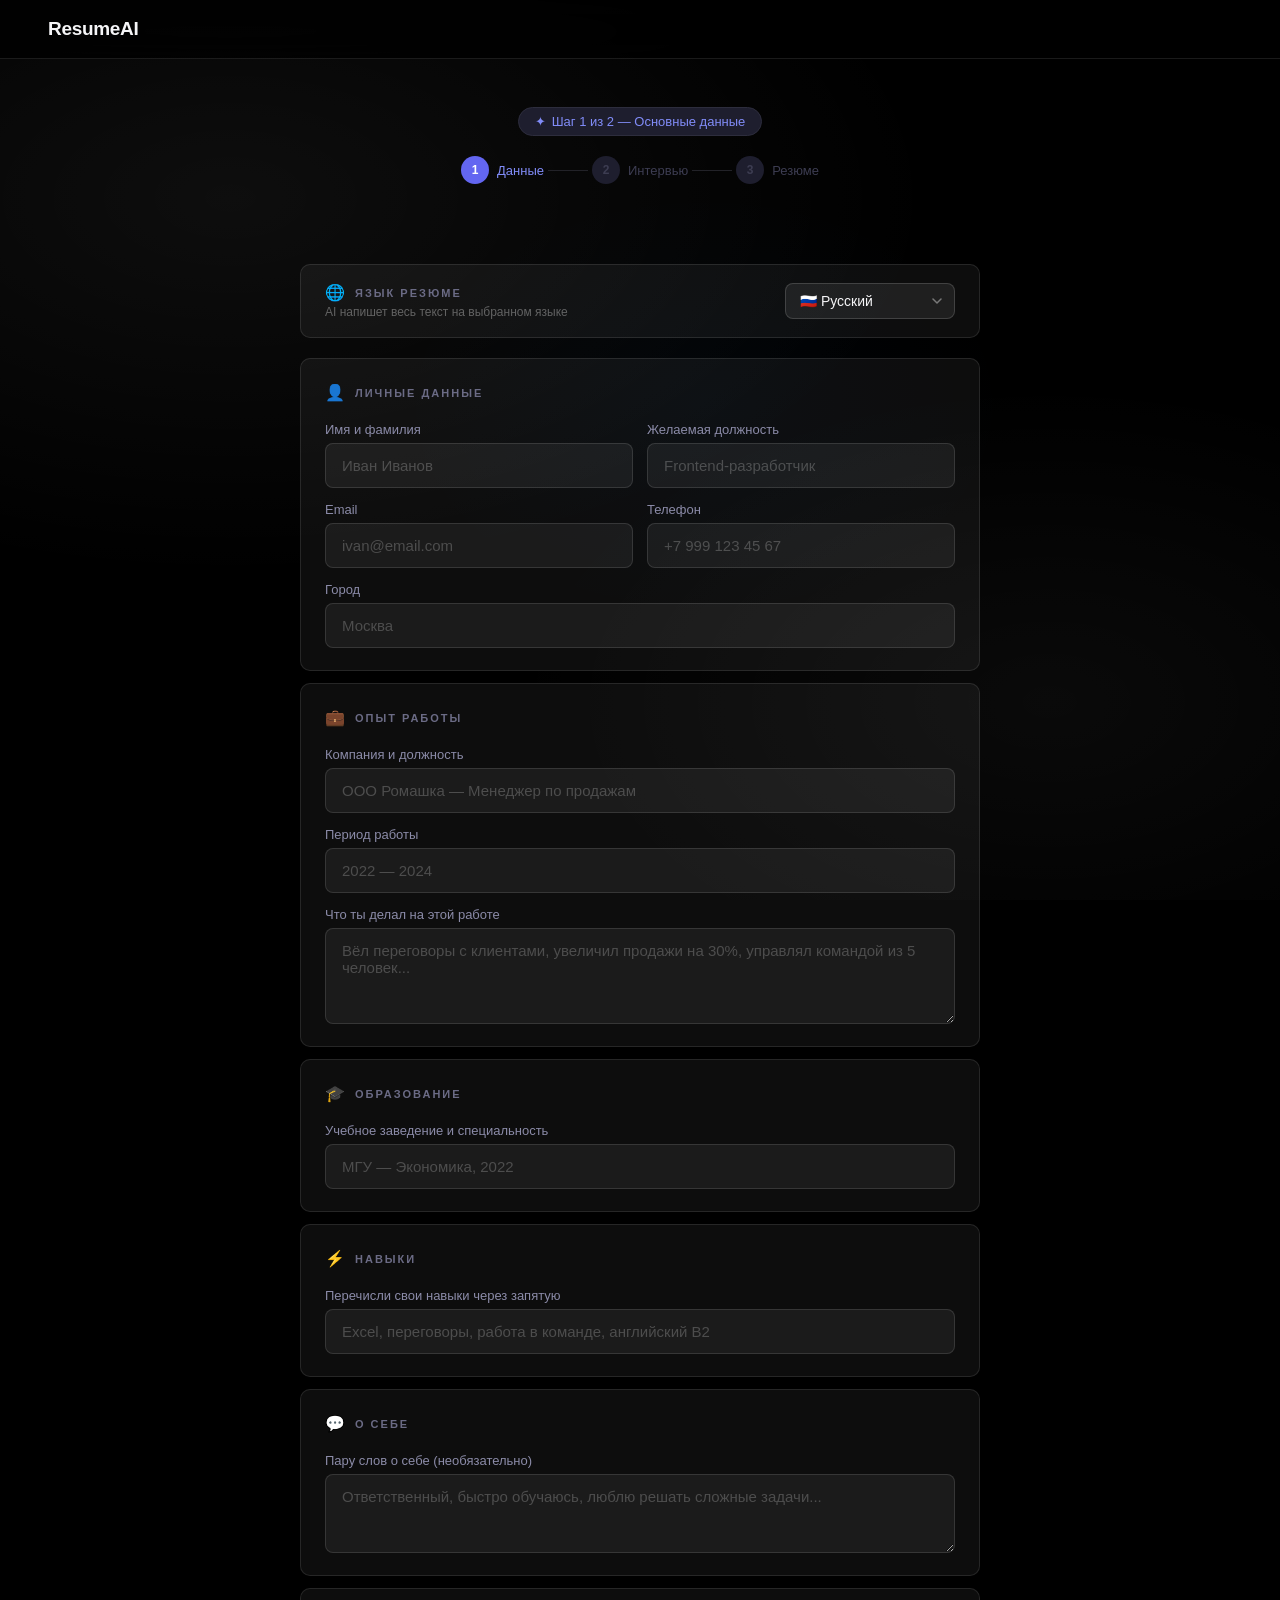
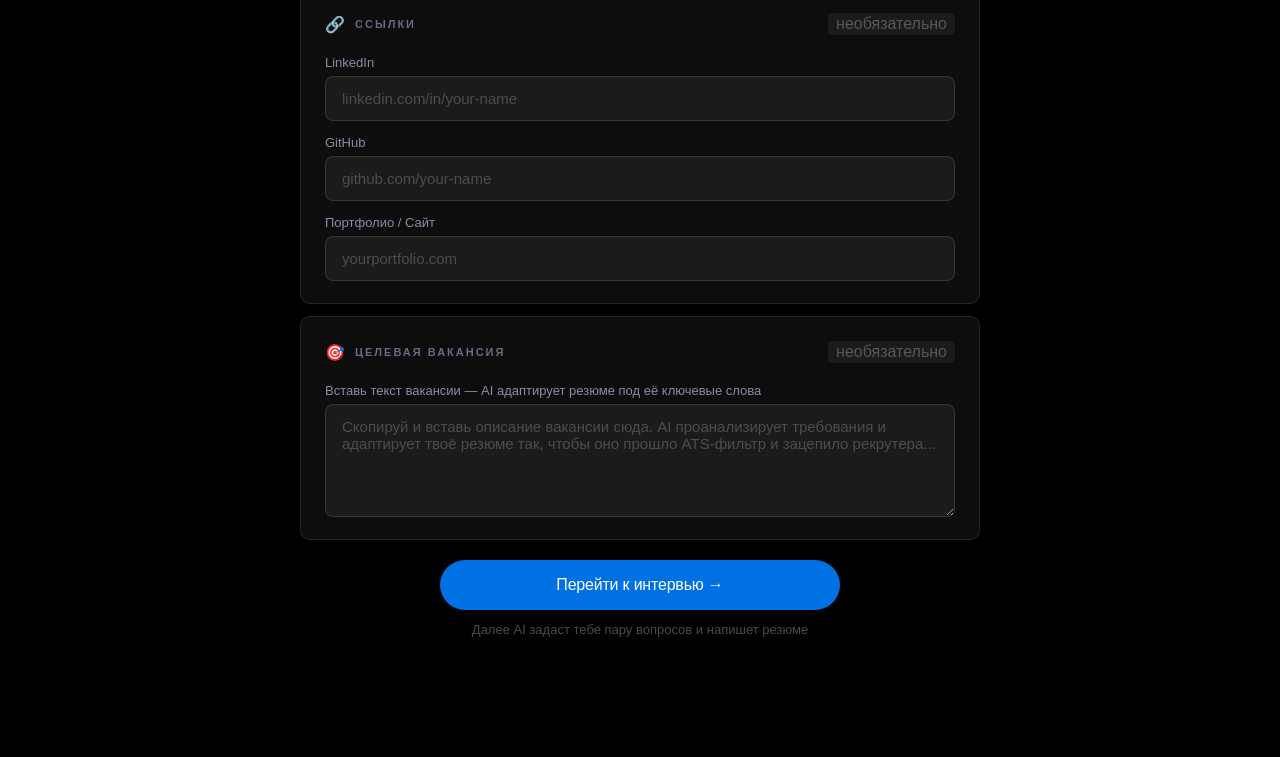
==== commit 5670a456: "Add files via upload" ====
--- a/form.html
+++ b/form.html
@@ -88,8 +88,59 @@
     }
     .form-submit-note {
       font-size: 13px;
-      color: #3d3d52;
-    }
+      color: rgba(245,245,247,0.3);
+    }
+
+    /* Необязательный тег */
+    .optional-tag {
+      font-size: 10px;
+      font-weight: 400;
+      text-transform: none;
+      letter-spacing: 0;
+      color: rgba(245,245,247,0.28);
+      margin-left: auto;
+      background: rgba(255,255,255,0.06);
+      padding: 2px 8px;
+      border-radius: 4px;
+    }
+
+    /* Карточка языка */
+    .lang-card {
+      padding: 18px 24px !important;
+      margin-bottom: 20px !important;
+    }
+    .lang-row {
+      display: flex;
+      align-items: center;
+      justify-content: space-between;
+      gap: 16px;
+    }
+    .lang-info { display: flex; flex-direction: column; gap: 3px; }
+    .lang-hint {
+      font-size: 12px;
+      color: rgba(245,245,247,0.35);
+      font-family: inherit;
+    }
+    .lang-select {
+      appearance: none;
+      -webkit-appearance: none;
+      background: rgba(255,255,255,0.08);
+      border: 1px solid rgba(255,255,255,0.15);
+      border-radius: 8px;
+      padding: 9px 36px 9px 14px;
+      color: #f5f5f7;
+      font-size: 14px;
+      font-family: inherit;
+      cursor: pointer;
+      outline: none;
+      min-width: 170px;
+      background-image: url("data:image/svg+xml,%3Csvg xmlns='http://www.w3.org/2000/svg' width='10' height='6' viewBox='0 0 10 6'%3E%3Cpath d='M1 1l4 4 4-4' stroke='rgba(255%2C255%2C255%2C0.4)' stroke-width='1.5' fill='none' stroke-linecap='round' stroke-linejoin='round'/%3E%3C/svg%3E");
+      background-repeat: no-repeat;
+      background-position: right 12px center;
+      transition: border-color 0.2s;
+    }
+    .lang-select:focus { border-color: #0071e3; }
+    .lang-select option { background: #1c1c1e; color: #f5f5f7; }
   </style>
 </head>
 <body>
@@ -126,6 +177,25 @@
 
       <form id="resumeForm">
 
+        <!-- Язык резюме -->
+        <div class="form-card lang-card">
+          <div class="lang-row">
+            <div class="lang-info">
+              <div class="form-card-title" style="margin-bottom:0"><span>🌐</span> Язык резюме</div>
+              <span class="lang-hint">AI напишет весь текст на выбранном языке</span>
+            </div>
+            <select id="language" class="lang-select">
+              <option value="ru">🇷🇺 Русский</option>
+              <option value="en">🇬🇧 English</option>
+              <option value="de">🇩🇪 Deutsch</option>
+              <option value="fr">🇫🇷 Français</option>
+              <option value="es">🇪🇸 Español</option>
+              <option value="it">🇮🇹 Italiano</option>
+              <option value="pl">🇵🇱 Polski</option>
+            </select>
+          </div>
+        </div>
+
         <!-- Личные данные -->
         <div class="form-card">
           <div class="form-card-title"><span>👤</span> Личные данные</div>
@@ -199,6 +269,32 @@
           </div>
         </div>
 
+        <!-- Ссылки -->
+        <div class="form-card">
+          <div class="form-card-title"><span>🔗</span> Ссылки <span class="optional-tag">необязательно</span></div>
+          <div class="field">
+            <label>LinkedIn</label>
+            <input type="url" id="linkedin" placeholder="linkedin.com/in/your-name">
+          </div>
+          <div class="field">
+            <label>GitHub</label>
+            <input type="url" id="github" placeholder="github.com/your-name">
+          </div>
+          <div class="field">
+            <label>Портфолио / Сайт</label>
+            <input type="url" id="portfolio" placeholder="yourportfolio.com">
+          </div>
+        </div>
+
+        <!-- Целевая вакансия -->
+        <div class="form-card">
+          <div class="form-card-title"><span>🎯</span> Целевая вакансия <span class="optional-tag">необязательно</span></div>
+          <div class="field">
+            <label>Вставь текст вакансии — AI адаптирует резюме под её ключевые слова</label>
+            <textarea id="jobDescription" rows="5" placeholder="Скопируй и вставь описание вакансии сюда. AI проанализирует требования и адаптирует твоё резюме так, чтобы оно прошло ATS-фильтр и зацепило рекрутера..."></textarea>
+          </div>
+        </div>
+
         <div class="form-submit-area">
           <button type="submit" class="btn" id="generateBtn">
             Перейти к интервью →
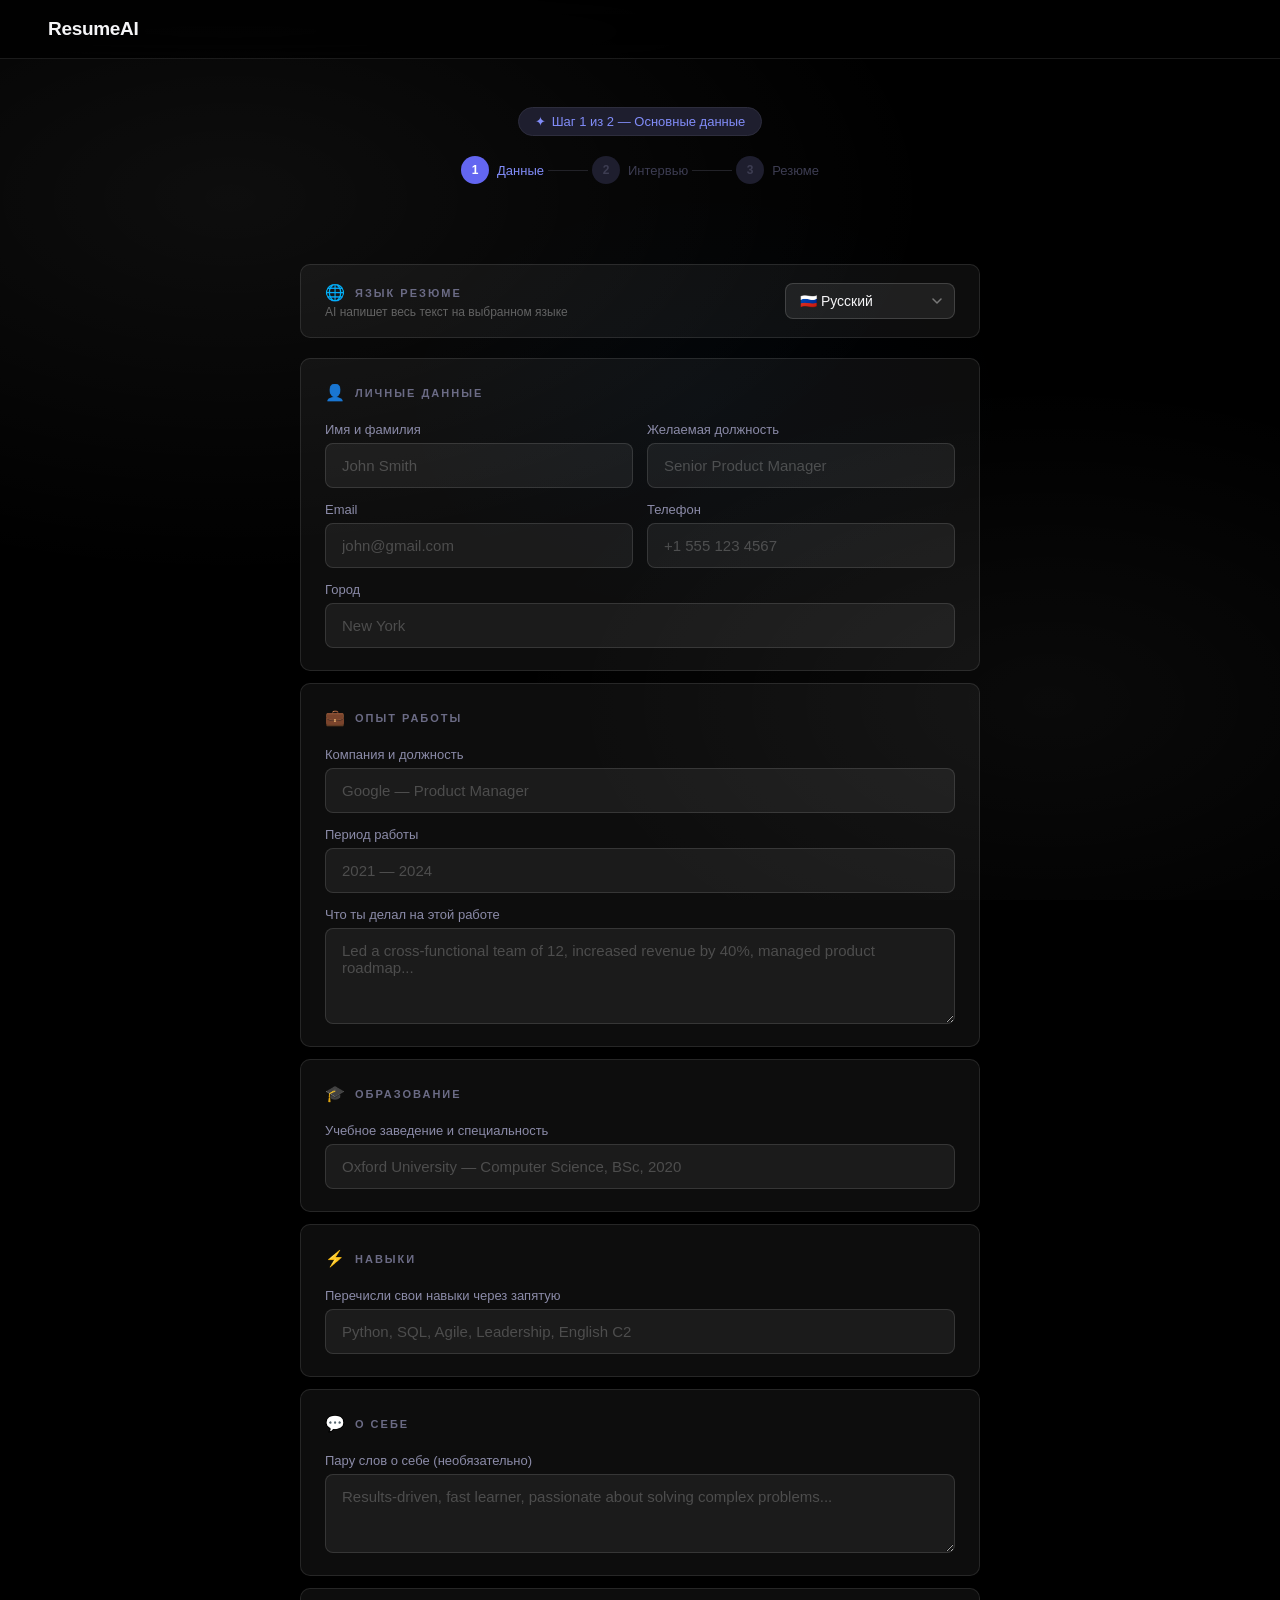
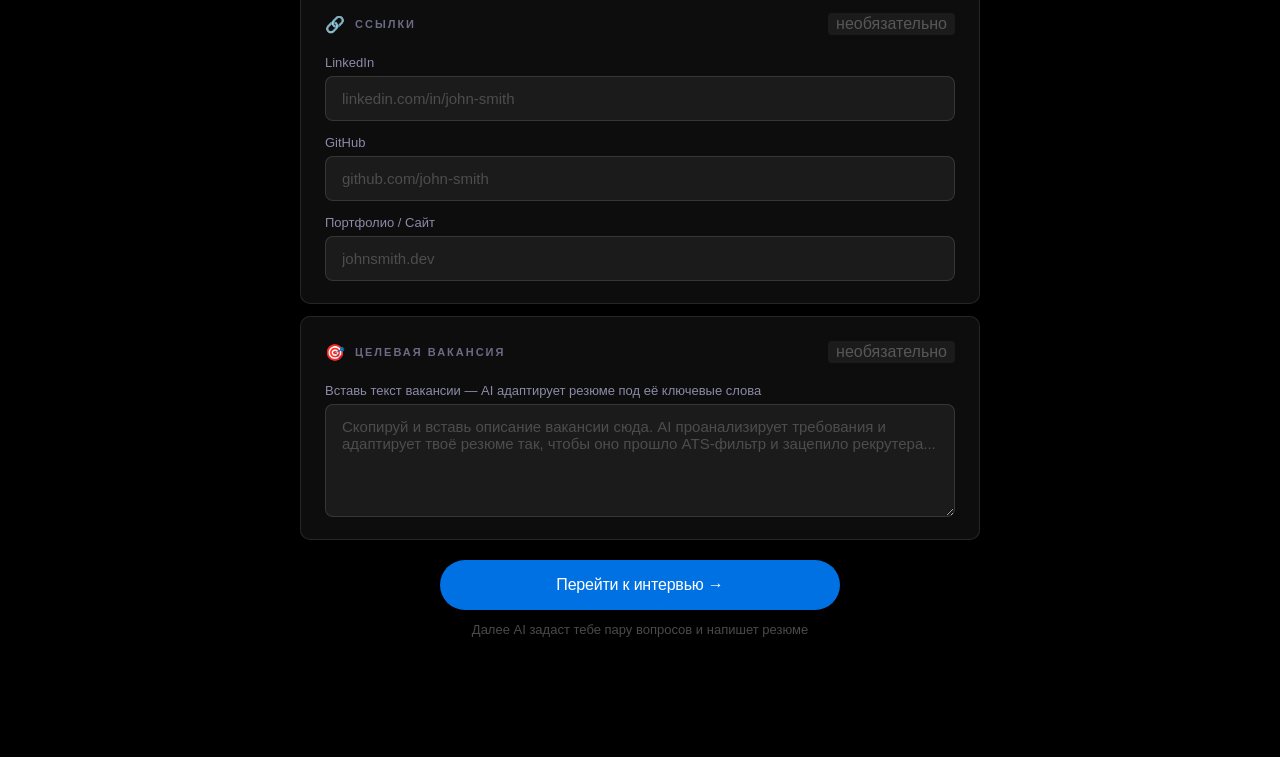
==== commit 15f542d9: "Add files via upload" ====
--- a/form.html
+++ b/form.html
@@ -202,26 +202,26 @@
           <div class="row">
             <div class="field">
               <label>Имя и фамилия</label>
-              <input type="text" id="name" placeholder="Иван Иванов" required>
+              <input type="text" id="name" placeholder="John Smith" required>
             </div>
             <div class="field">
               <label>Желаемая должность</label>
-              <input type="text" id="position" placeholder="Frontend-разработчик" required>
+              <input type="text" id="position" placeholder="Senior Product Manager" required>
             </div>
           </div>
           <div class="row">
             <div class="field">
               <label>Email</label>
-              <input type="email" id="email" placeholder="ivan@email.com" required>
+              <input type="email" id="email" placeholder="john@gmail.com" required>
             </div>
             <div class="field">
               <label>Телефон</label>
-              <input type="text" id="phone" placeholder="+7 999 123 45 67">
+              <input type="text" id="phone" placeholder="+1 555 123 4567">
             </div>
           </div>
           <div class="field">
             <label>Город</label>
-            <input type="text" id="city" placeholder="Москва">
+            <input type="text" id="city" placeholder="New York">
           </div>
         </div>
 
@@ -230,15 +230,15 @@
           <div class="form-card-title"><span>💼</span> Опыт работы</div>
           <div class="field">
             <label>Компания и должность</label>
-            <input type="text" id="company" placeholder="ООО Ромашка — Менеджер по продажам">
+            <input type="text" id="company" placeholder="Google — Product Manager">
           </div>
           <div class="field">
             <label>Период работы</label>
-            <input type="text" id="period" placeholder="2022 — 2024">
+            <input type="text" id="period" placeholder="2021 — 2024">
           </div>
           <div class="field">
             <label>Что ты делал на этой работе</label>
-            <textarea id="duties" rows="4" placeholder="Вёл переговоры с клиентами, увеличил продажи на 30%, управлял командой из 5 человек..."></textarea>
+            <textarea id="duties" rows="4" placeholder="Led a cross-functional team of 12, increased revenue by 40%, managed product roadmap..."></textarea>
           </div>
         </div>
 
@@ -247,7 +247,7 @@
           <div class="form-card-title"><span>🎓</span> Образование</div>
           <div class="field">
             <label>Учебное заведение и специальность</label>
-            <input type="text" id="education" placeholder="МГУ — Экономика, 2022">
+            <input type="text" id="education" placeholder="Oxford University — Computer Science, BSc, 2020">
           </div>
         </div>
 
@@ -256,7 +256,7 @@
           <div class="form-card-title"><span>⚡</span> Навыки</div>
           <div class="field">
             <label>Перечисли свои навыки через запятую</label>
-            <input type="text" id="skills" placeholder="Excel, переговоры, работа в команде, английский B2">
+            <input type="text" id="skills" placeholder="Python, SQL, Agile, Leadership, English C2">
           </div>
         </div>
 
@@ -265,7 +265,7 @@
           <div class="form-card-title"><span>💬</span> О себе</div>
           <div class="field">
             <label>Пару слов о себе (необязательно)</label>
-            <textarea id="about" rows="3" placeholder="Ответственный, быстро обучаюсь, люблю решать сложные задачи..."></textarea>
+            <textarea id="about" rows="3" placeholder="Results-driven, fast learner, passionate about solving complex problems..."></textarea>
           </div>
         </div>
 
@@ -274,15 +274,15 @@
           <div class="form-card-title"><span>🔗</span> Ссылки <span class="optional-tag">необязательно</span></div>
           <div class="field">
             <label>LinkedIn</label>
-            <input type="url" id="linkedin" placeholder="linkedin.com/in/your-name">
+            <input type="url" id="linkedin" placeholder="linkedin.com/in/john-smith">
           </div>
           <div class="field">
             <label>GitHub</label>
-            <input type="url" id="github" placeholder="github.com/your-name">
+            <input type="url" id="github" placeholder="github.com/john-smith">
           </div>
           <div class="field">
             <label>Портфолио / Сайт</label>
-            <input type="url" id="portfolio" placeholder="yourportfolio.com">
+            <input type="url" id="portfolio" placeholder="johnsmith.dev">
           </div>
         </div>
 
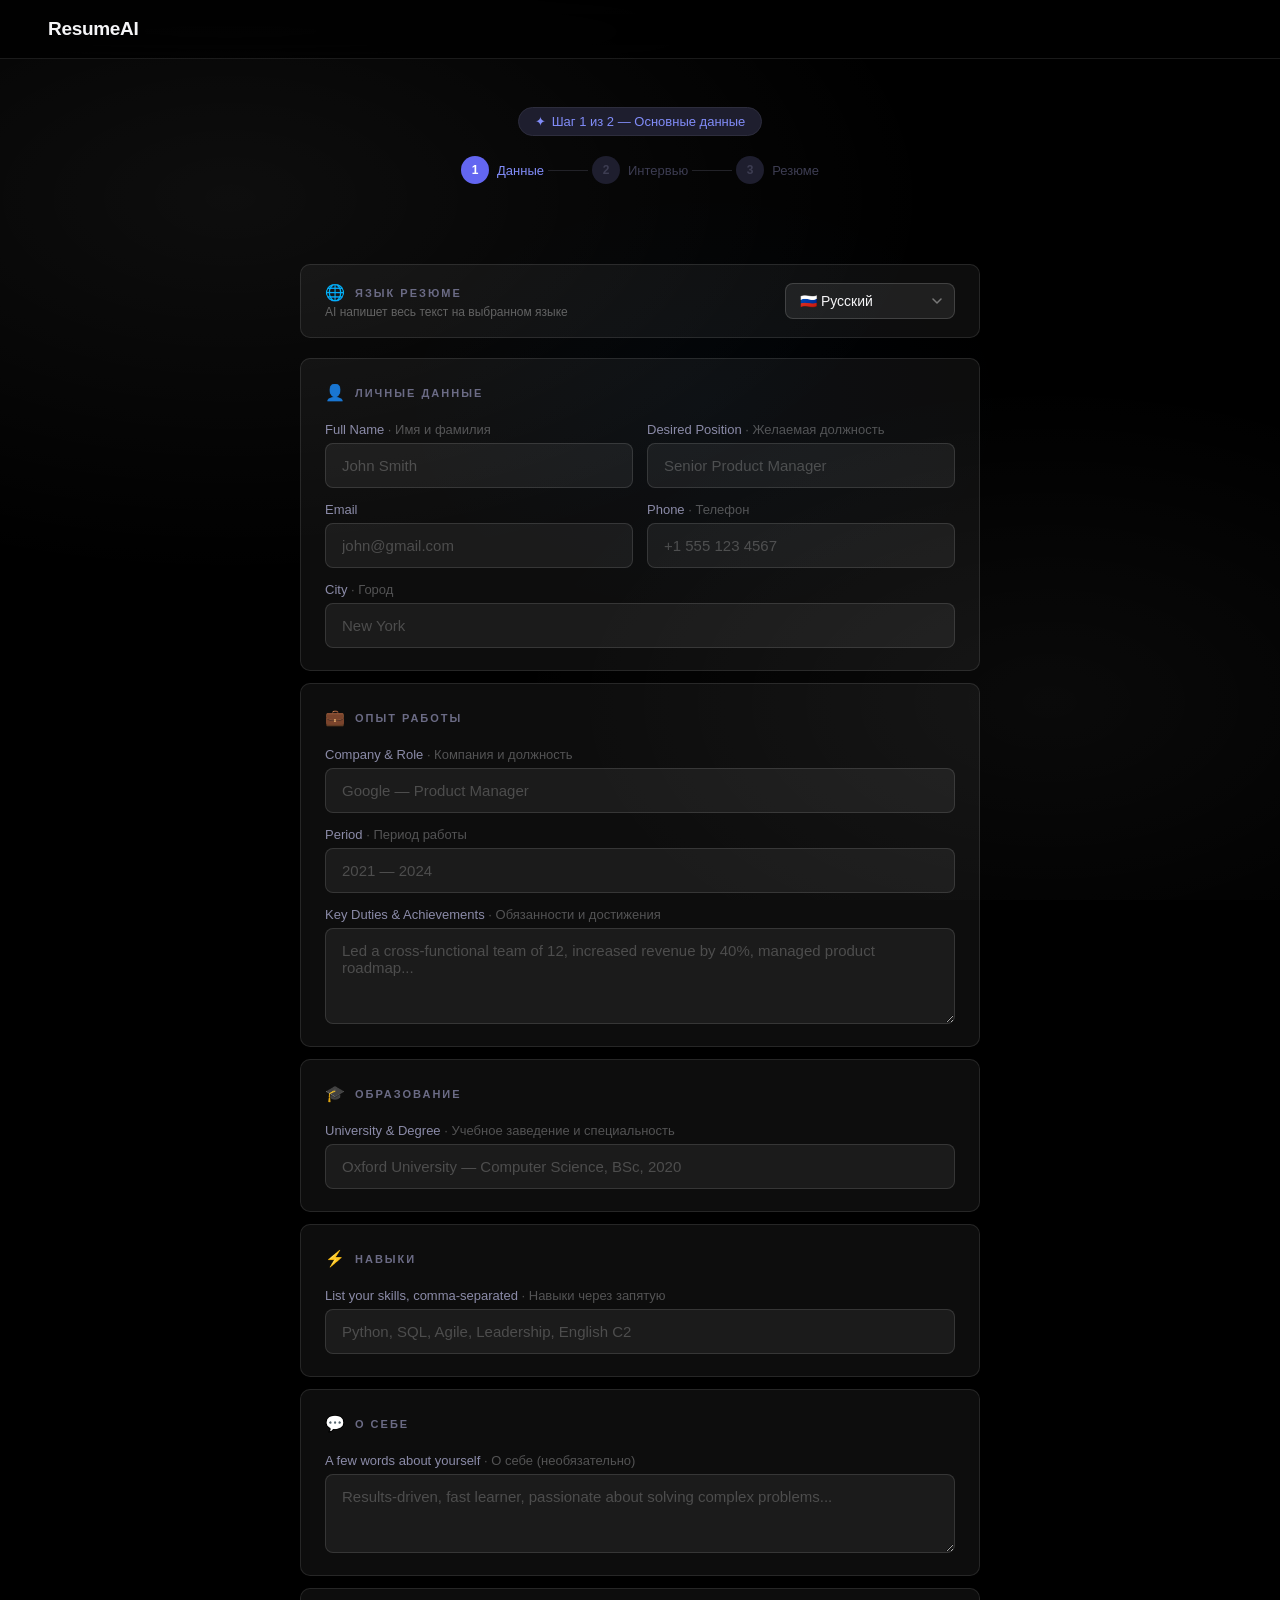
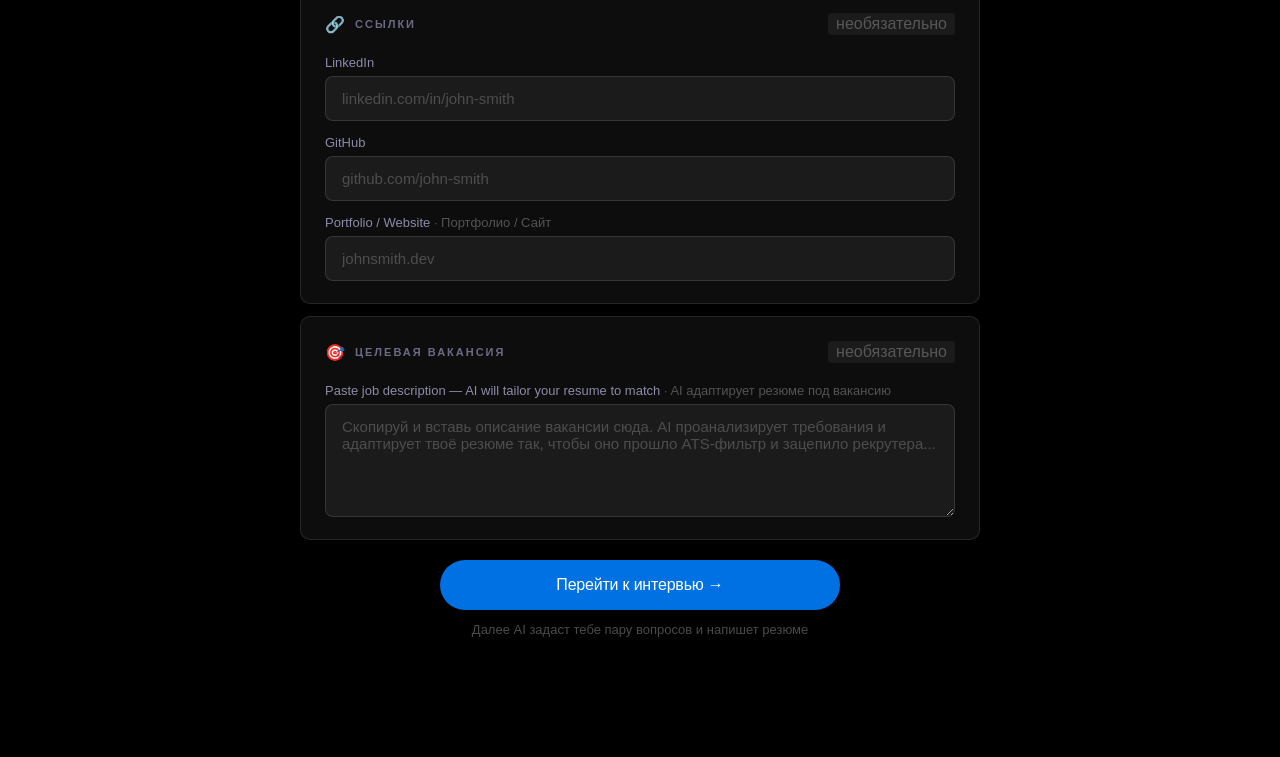
==== commit 4f4185f2: "Add files via upload" ====
--- a/form.html
+++ b/form.html
@@ -102,6 +102,10 @@
       background: rgba(255,255,255,0.06);
       padding: 2px 8px;
       border-radius: 4px;
+    }
+    .label-ru {
+      color: rgba(245,245,247,0.3);
+      font-weight: 400;
     }
 
     /* Карточка языка */
@@ -201,11 +205,11 @@
           <div class="form-card-title"><span>👤</span> Личные данные</div>
           <div class="row">
             <div class="field">
-              <label>Имя и фамилия</label>
+              <label>Full Name <span class="label-ru">· Имя и фамилия</span></label>
               <input type="text" id="name" placeholder="John Smith" required>
             </div>
             <div class="field">
-              <label>Желаемая должность</label>
+              <label>Desired Position <span class="label-ru">· Желаемая должность</span></label>
               <input type="text" id="position" placeholder="Senior Product Manager" required>
             </div>
           </div>
@@ -215,12 +219,12 @@
               <input type="email" id="email" placeholder="john@gmail.com" required>
             </div>
             <div class="field">
-              <label>Телефон</label>
+              <label>Phone <span class="label-ru">· Телефон</span></label>
               <input type="text" id="phone" placeholder="+1 555 123 4567">
             </div>
           </div>
           <div class="field">
-            <label>Город</label>
+            <label>City <span class="label-ru">· Город</span></label>
             <input type="text" id="city" placeholder="New York">
           </div>
         </div>
@@ -229,15 +233,15 @@
         <div class="form-card">
           <div class="form-card-title"><span>💼</span> Опыт работы</div>
           <div class="field">
-            <label>Компания и должность</label>
+            <label>Company & Role <span class="label-ru">· Компания и должность</span></label>
             <input type="text" id="company" placeholder="Google — Product Manager">
           </div>
           <div class="field">
-            <label>Период работы</label>
+            <label>Period <span class="label-ru">· Период работы</span></label>
             <input type="text" id="period" placeholder="2021 — 2024">
           </div>
           <div class="field">
-            <label>Что ты делал на этой работе</label>
+            <label>Key Duties & Achievements <span class="label-ru">· Обязанности и достижения</span></label>
             <textarea id="duties" rows="4" placeholder="Led a cross-functional team of 12, increased revenue by 40%, managed product roadmap..."></textarea>
           </div>
         </div>
@@ -246,7 +250,7 @@
         <div class="form-card">
           <div class="form-card-title"><span>🎓</span> Образование</div>
           <div class="field">
-            <label>Учебное заведение и специальность</label>
+            <label>University & Degree <span class="label-ru">· Учебное заведение и специальность</span></label>
             <input type="text" id="education" placeholder="Oxford University — Computer Science, BSc, 2020">
           </div>
         </div>
@@ -255,7 +259,7 @@
         <div class="form-card">
           <div class="form-card-title"><span>⚡</span> Навыки</div>
           <div class="field">
-            <label>Перечисли свои навыки через запятую</label>
+            <label>List your skills, comma-separated <span class="label-ru">· Навыки через запятую</span></label>
             <input type="text" id="skills" placeholder="Python, SQL, Agile, Leadership, English C2">
           </div>
         </div>
@@ -264,7 +268,7 @@
         <div class="form-card">
           <div class="form-card-title"><span>💬</span> О себе</div>
           <div class="field">
-            <label>Пару слов о себе (необязательно)</label>
+            <label>A few words about yourself <span class="label-ru">· О себе (необязательно)</span></label>
             <textarea id="about" rows="3" placeholder="Results-driven, fast learner, passionate about solving complex problems..."></textarea>
           </div>
         </div>
@@ -281,7 +285,7 @@
             <input type="url" id="github" placeholder="github.com/john-smith">
           </div>
           <div class="field">
-            <label>Портфолио / Сайт</label>
+            <label>Portfolio / Website <span class="label-ru">· Портфолио / Сайт</span></label>
             <input type="url" id="portfolio" placeholder="johnsmith.dev">
           </div>
         </div>
@@ -290,7 +294,7 @@
         <div class="form-card">
           <div class="form-card-title"><span>🎯</span> Целевая вакансия <span class="optional-tag">необязательно</span></div>
           <div class="field">
-            <label>Вставь текст вакансии — AI адаптирует резюме под её ключевые слова</label>
+            <label>Paste job description — AI will tailor your resume to match <span class="label-ru">· AI адаптирует резюме под вакансию</span></label>
             <textarea id="jobDescription" rows="5" placeholder="Скопируй и вставь описание вакансии сюда. AI проанализирует требования и адаптирует твоё резюме так, чтобы оно прошло ATS-фильтр и зацепило рекрутера..."></textarea>
           </div>
         </div>
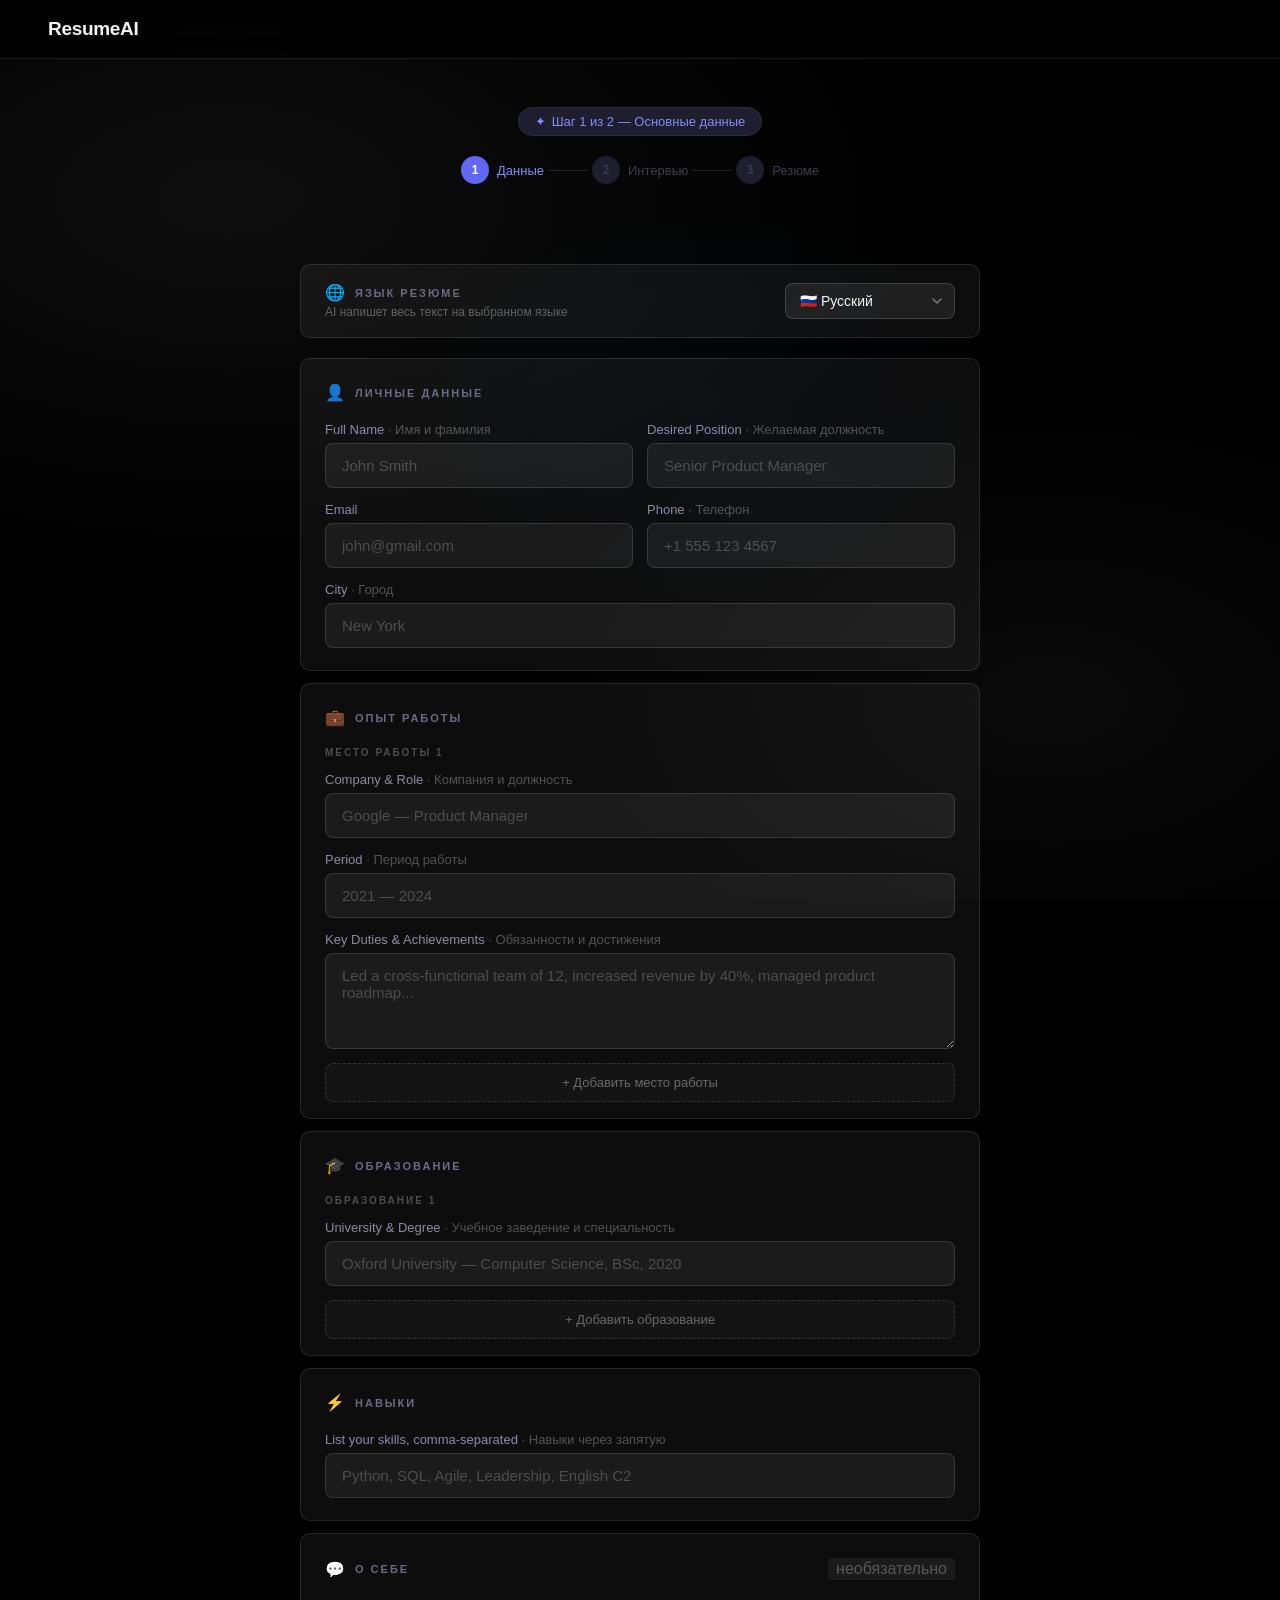
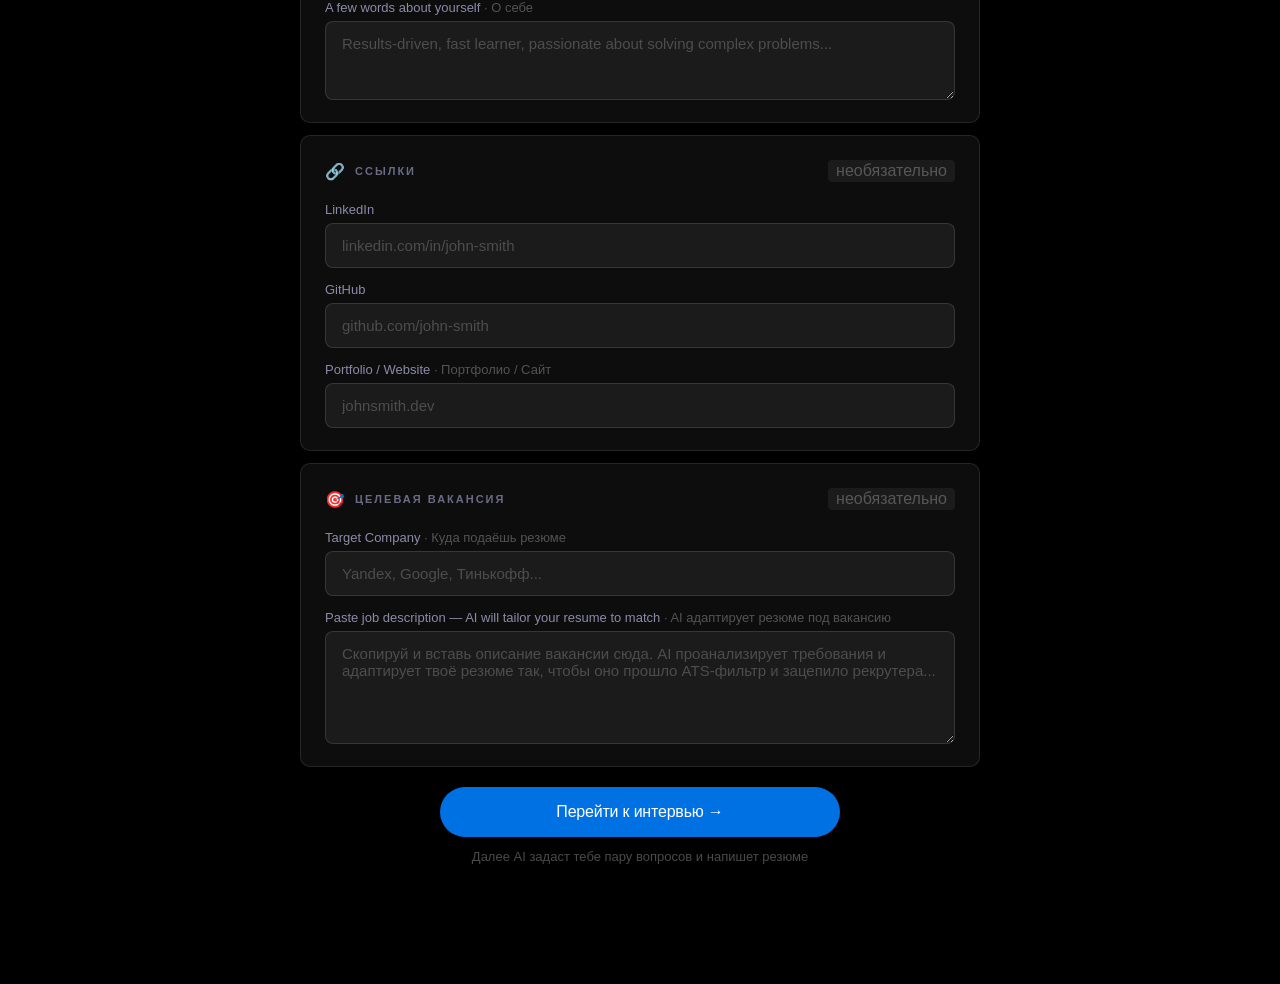
==== commit 5c833f60: "Add files via upload" ====
--- a/form.html
+++ b/form.html
@@ -91,7 +91,6 @@
       color: rgba(245,245,247,0.3);
     }
 
-    /* Необязательный тег */
     .optional-tag {
       font-size: 10px;
       font-weight: 400;
@@ -108,7 +107,6 @@
       font-weight: 400;
     }
 
-    /* Карточка языка */
     .lang-card {
       padding: 18px 24px !important;
       margin-bottom: 20px !important;
@@ -145,6 +143,67 @@
     }
     .lang-select:focus { border-color: #0071e3; }
     .lang-select option { background: #1c1c1e; color: #f5f5f7; }
+
+    /* ===== ДИНАМИЧЕСКИЕ БЛОКИ (опыт / образование) ===== */
+    .entry-header {
+      display: flex;
+      align-items: center;
+      justify-content: space-between;
+      margin-bottom: 14px;
+    }
+
+    .entry-label {
+      font-size: 10px;
+      font-weight: 700;
+      text-transform: uppercase;
+      letter-spacing: 2px;
+      color: rgba(245,245,247,0.28);
+    }
+
+    .entry-remove-btn {
+      background: none;
+      border: 1px solid rgba(248,113,113,0.3);
+      color: #f87171;
+      font-size: 12px;
+      padding: 3px 12px;
+      border-radius: 6px;
+      cursor: pointer;
+      font-family: inherit;
+      transition: background 0.15s;
+      line-height: 1.6;
+    }
+    .entry-remove-btn:hover { background: rgba(248,113,113,0.1); }
+
+    .job-entry + .job-entry,
+    .edu-entry + .edu-entry {
+      margin-top: 4px;
+      padding-top: 20px;
+      border-top: 1px solid rgba(255,255,255,0.06);
+    }
+
+    .add-entry-btn {
+      display: flex;
+      align-items: center;
+      justify-content: center;
+      gap: 6px;
+      width: 100%;
+      padding: 11px;
+      background: rgba(255,255,255,0.03);
+      border: 1px dashed rgba(255,255,255,0.14);
+      border-radius: 8px;
+      color: rgba(245,245,247,0.38);
+      font-size: 13px;
+      cursor: pointer;
+      font-family: inherit;
+      transition: all 0.2s;
+      margin-top: 4px;
+      margin-bottom: 8px;
+    }
+    .add-entry-btn:hover {
+      background: rgba(255,255,255,0.06);
+      border-color: rgba(255,255,255,0.22);
+      color: rgba(245,245,247,0.65);
+    }
   </style>
 </head>
 <body>
@@ -153,7 +212,6 @@
     <a href="index.html" class="logo">ResumeAI</a>
   </header>
 
-  <!-- Шапка формы -->
   <div class="form-hero">
     <div class="form-hero-badge">
       <span>✦</span> Шаг 1 из 2 — Основные данные
@@ -178,10 +236,9 @@
 
   <main class="form-page">
     <div class="form-container">
-
       <form id="resumeForm">
 
-        <!-- Язык резюме -->
+        <!-- Язык -->
         <div class="form-card lang-card">
           <div class="lang-row">
             <div class="lang-info">
@@ -232,27 +289,19 @@
         <!-- Опыт работы -->
         <div class="form-card">
           <div class="form-card-title"><span>💼</span> Опыт работы</div>
-          <div class="field">
-            <label>Company & Role <span class="label-ru">· Компания и должность</span></label>
-            <input type="text" id="company" placeholder="Google — Product Manager">
-          </div>
-          <div class="field">
-            <label>Period <span class="label-ru">· Период работы</span></label>
-            <input type="text" id="period" placeholder="2021 — 2024">
-          </div>
-          <div class="field">
-            <label>Key Duties & Achievements <span class="label-ru">· Обязанности и достижения</span></label>
-            <textarea id="duties" rows="4" placeholder="Led a cross-functional team of 12, increased revenue by 40%, managed product roadmap..."></textarea>
-          </div>
+          <div id="jobsContainer"></div>
+          <button type="button" class="add-entry-btn" id="addJobBtn">
+            + Добавить место работы
+          </button>
         </div>
 
         <!-- Образование -->
         <div class="form-card">
           <div class="form-card-title"><span>🎓</span> Образование</div>
-          <div class="field">
-            <label>University & Degree <span class="label-ru">· Учебное заведение и специальность</span></label>
-            <input type="text" id="education" placeholder="Oxford University — Computer Science, BSc, 2020">
-          </div>
+          <div id="eduContainer"></div>
+          <button type="button" class="add-entry-btn" id="addEduBtn">
+            + Добавить образование
+          </button>
         </div>
 
         <!-- Навыки -->
@@ -266,9 +315,9 @@
 
         <!-- О себе -->
         <div class="form-card">
-          <div class="form-card-title"><span>💬</span> О себе</div>
-          <div class="field">
-            <label>A few words about yourself <span class="label-ru">· О себе (необязательно)</span></label>
+          <div class="form-card-title"><span>💬</span> О себе <span class="optional-tag">необязательно</span></div>
+          <div class="field">
+            <label>A few words about yourself <span class="label-ru">· О себе</span></label>
             <textarea id="about" rows="3" placeholder="Results-driven, fast learner, passionate about solving complex problems..."></textarea>
           </div>
         </div>
@@ -293,6 +342,10 @@
         <!-- Целевая вакансия -->
         <div class="form-card">
           <div class="form-card-title"><span>🎯</span> Целевая вакансия <span class="optional-tag">необязательно</span></div>
+          <div class="field">
+            <label>Target Company <span class="label-ru">· Куда подаёшь резюме</span></label>
+            <input type="text" id="targetCompany" placeholder="Yandex, Google, Тинькофф...">
+          </div>
           <div class="field">
             <label>Paste job description — AI will tailor your resume to match <span class="label-ru">· AI адаптирует резюме под вакансию</span></label>
             <textarea id="jobDescription" rows="5" placeholder="Скопируй и вставь описание вакансии сюда. AI проанализирует требования и адаптирует твоё резюме так, чтобы оно прошло ATS-фильтр и зацепило рекрутера..."></textarea>
@@ -310,6 +363,96 @@
     </div>
   </main>
 
+  <script>
+    /* ─── ДИНАМИЧЕСКИЕ БЛОКИ РАБОТЫ ─── */
+    let jobCount = 0;
+    let eduCount = 0;
+
+    function createJobEntry(index) {
+      const div = document.createElement('div');
+      div.className = 'job-entry';
+      div.innerHTML = `
+        <div class="entry-header">
+          <span class="entry-label">Место работы ${index}</span>
+          ${index > 1 ? `<button type="button" class="entry-remove-btn">× Убрать</button>` : ''}
+        </div>
+        <div class="field">
+          <label>Company & Role <span class="label-ru">· Компания и должность</span></label>
+          <input type="text" class="job-company" placeholder="Google — Product Manager">
+        </div>
+        <div class="field">
+          <label>Period <span class="label-ru">· Период работы</span></label>
+          <input type="text" class="job-period" placeholder="2021 — 2024">
+        </div>
+        <div class="field">
+          <label>Key Duties & Achievements <span class="label-ru">· Обязанности и достижения</span></label>
+          <textarea class="job-duties" rows="4" placeholder="Led a cross-functional team of 12, increased revenue by 40%, managed product roadmap..."></textarea>
+        </div>`;
+      const removeBtn = div.querySelector('.entry-remove-btn');
+      if (removeBtn) {
+        removeBtn.addEventListener('click', () => {
+          div.remove();
+          refreshJobLabels();
+        });
+      }
+      return div;
+    }
+
+    function refreshJobLabels() {
+      document.querySelectorAll('.job-entry').forEach((el, i) => {
+        el.querySelector('.entry-label').textContent = `Место работы ${i + 1}`;
+      });
+      jobCount = document.querySelectorAll('.job-entry').length;
+    }
+
+    function addJob() {
+      jobCount++;
+      document.getElementById('jobsContainer').appendChild(createJobEntry(jobCount));
+    }
+
+    /* ─── ДИНАМИЧЕСКИЕ БЛОКИ ОБРАЗОВАНИЯ ─── */
+    function createEduEntry(index) {
+      const div = document.createElement('div');
+      div.className = 'edu-entry';
+      div.innerHTML = `
+        <div class="entry-header">
+          <span class="entry-label">Образование ${index}</span>
+          ${index > 1 ? `<button type="button" class="entry-remove-btn">× Убрать</button>` : ''}
+        </div>
+        <div class="field">
+          <label>University & Degree <span class="label-ru">· Учебное заведение и специальность</span></label>
+          <input type="text" class="edu-field" placeholder="Oxford University — Computer Science, BSc, 2020">
+        </div>`;
+      const removeBtn = div.querySelector('.entry-remove-btn');
+      if (removeBtn) {
+        removeBtn.addEventListener('click', () => {
+          div.remove();
+          refreshEduLabels();
+        });
+      }
+      return div;
+    }
+
+    function refreshEduLabels() {
+      document.querySelectorAll('.edu-entry').forEach((el, i) => {
+        el.querySelector('.entry-label').textContent = `Образование ${i + 1}`;
+      });
+      eduCount = document.querySelectorAll('.edu-entry').length;
+    }
+
+    function addEdu() {
+      eduCount++;
+      document.getElementById('eduContainer').appendChild(createEduEntry(eduCount));
+    }
+
+    // Инициализация — по одному блоку сразу
+    addJob();
+    addEdu();
+
+    document.getElementById('addJobBtn').addEventListener('click', addJob);
+    document.getElementById('addEduBtn').addEventListener('click', addEdu);
+  </script>
+
   <script src="script.js"></script>
 </body>
 </html>
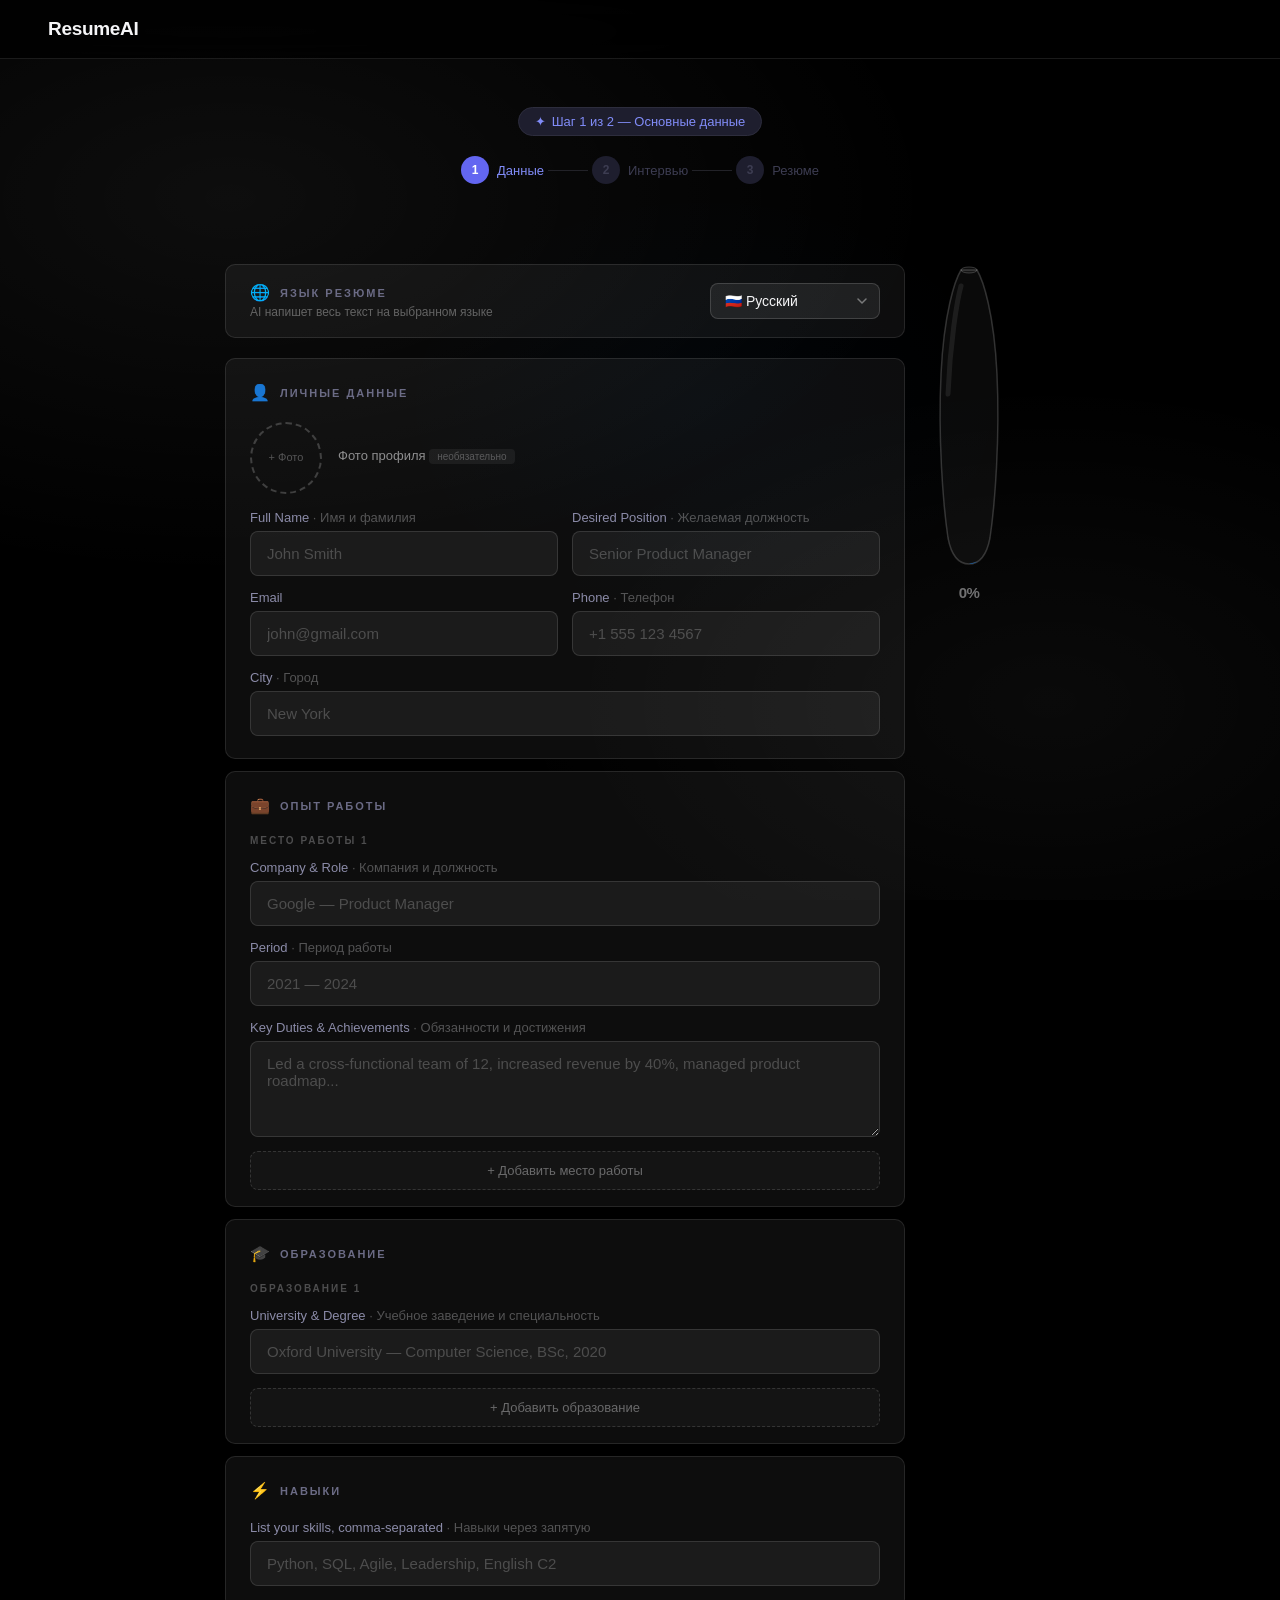
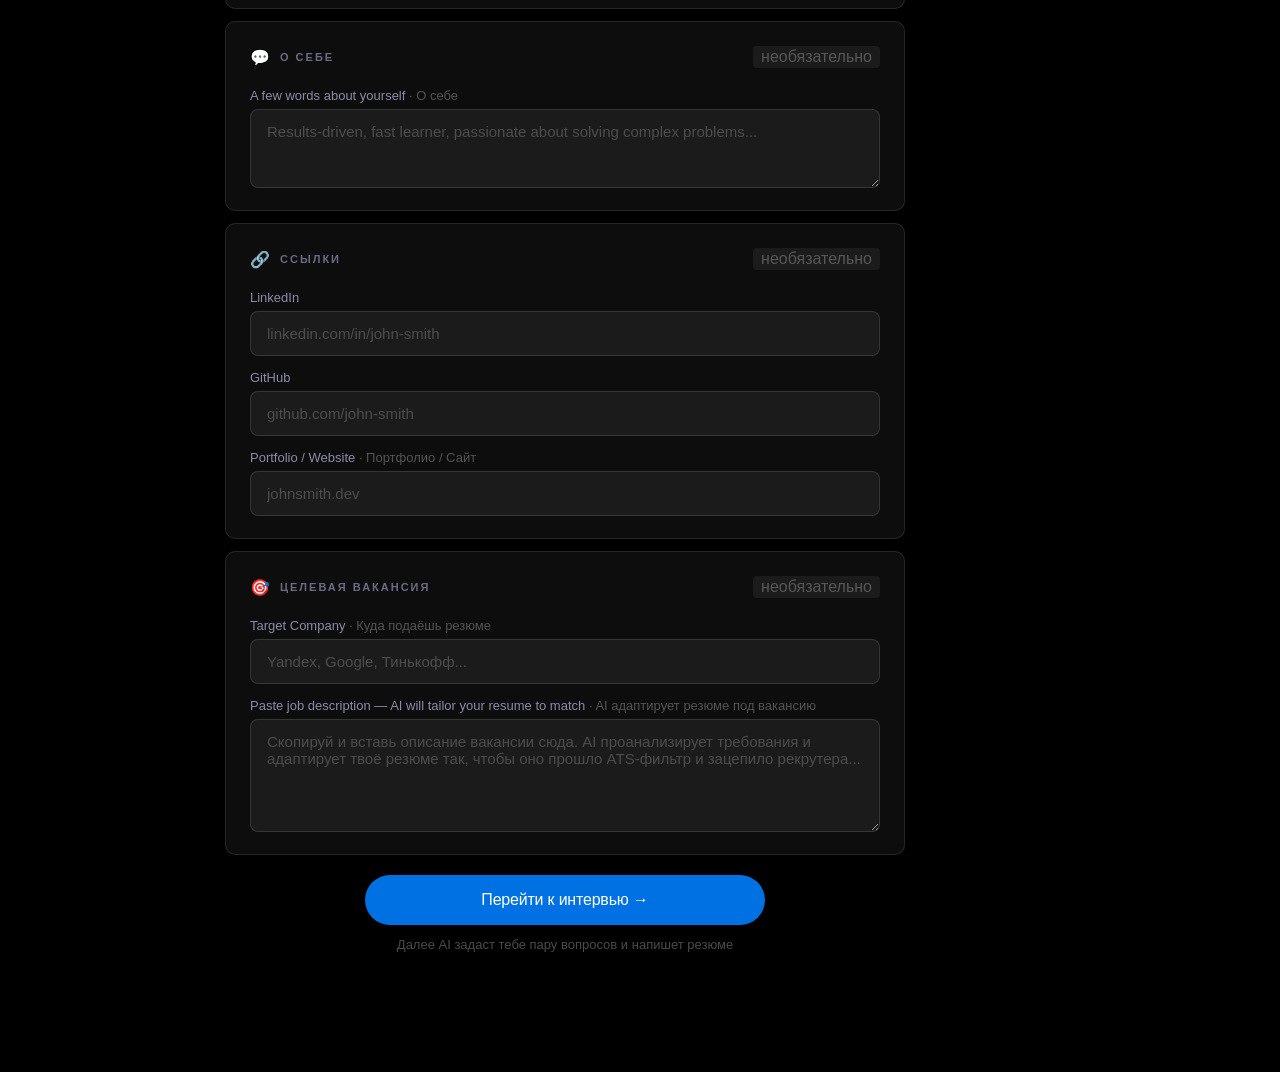
==== commit edd9f053: "Add files via upload" ====
--- a/form.html
+++ b/form.html
@@ -204,6 +204,25 @@
       border-color: rgba(255,255,255,0.22);
       color: rgba(245,245,247,0.65);
     }
+
+    /* ===== LAYOUT + VASE ===== */
+    .form-layout { display:flex; align-items:flex-start; gap:24px; max-width:830px; margin:0 auto; }
+    .form-layout .form-container { flex:1; max-width:680px; margin:0; }
+    .vase-sidebar { width:80px; flex-shrink:0; display:flex; justify-content:center; }
+    .vase-sticky { position:sticky; top:80px; display:flex; flex-direction:column; align-items:center; gap:10px; }
+    .vase-pct { font-size:15px; font-weight:700; color:rgba(245,245,247,0.45); letter-spacing:-0.5px; }
+    @keyframes vasewv { 0%{transform:translateX(0)} 100%{transform:translateX(-35px)} }
+    #vWaterGroup { transition:transform 0.7s cubic-bezier(0.34,1.4,0.64,1); }
+
+    /* ===== PHOTO UPLOAD ===== */
+    .photo-row { display:flex; align-items:center; gap:16px; margin-bottom:16px; }
+    .photo-circle { width:72px; height:72px; border-radius:50%; border:2px dashed rgba(255,255,255,0.2); cursor:pointer; display:flex; align-items:center; justify-content:center; overflow:hidden; transition:border-color 0.2s; flex-shrink:0; }
+    .photo-circle:hover { border-color:rgba(255,255,255,0.45); }
+    .photo-circle img { width:100%; height:100%; object-fit:cover; display:none; }
+    .photo-circle-hint { font-size:11px; color:rgba(245,245,247,0.3); text-align:center; line-height:1.4; pointer-events:none; }
+    .photo-clear-btn { background:none; border:1px solid rgba(248,113,113,0.3); color:#f87171; font-size:12px; padding:4px 12px; border-radius:6px; cursor:pointer; font-family:inherit; display:none; }
+    .photo-clear-btn:hover { background:rgba(248,113,113,0.1); }
+    @media (max-width:900px) { .vase-sidebar { display:none; } .form-layout { display:block; } .form-layout .form-container { max-width:680px; margin:0 auto; } }
   </style>
 </head>
 <body>
@@ -235,6 +254,7 @@
   </div>
 
   <main class="form-page">
+    <div class="form-layout">
     <div class="form-container">
       <form id="resumeForm">
 
@@ -260,6 +280,17 @@
         <!-- Личные данные -->
         <div class="form-card">
           <div class="form-card-title"><span>👤</span> Личные данные</div>
+          <div class="photo-row">
+            <div class="photo-circle" id="photoCircle" onclick="document.getElementById('photoInput').click()">
+              <img id="photoImg" alt="">
+              <span class="photo-circle-hint" id="photoHint">+ Фото</span>
+            </div>
+            <div>
+              <div style="font-size:13px;color:rgba(245,245,247,0.55);margin-bottom:6px;">Фото профиля <span class="optional-tag">необязательно</span></div>
+              <button type="button" class="photo-clear-btn" id="photoClearBtn">× Убрать</button>
+            </div>
+          </div>
+          <input type="file" id="photoInput" accept="image/*" style="display:none">
           <div class="row">
             <div class="field">
               <label>Full Name <span class="label-ru">· Имя и фамилия</span></label>
@@ -360,6 +391,29 @@
         </div>
 
       </form>
+    </div>
+    <div class="vase-sidebar">
+      <div class="vase-sticky">
+        <svg viewBox="0 0 70 310" width="70" height="310" xmlns="http://www.w3.org/2000/svg">
+          <defs>
+            <clipPath id="vcp">
+              <path d="M27,6 C21,16 10,48 7,110 C4,175 9,240 14,274 Q19,300 35,300 Q51,300 56,274 C61,240 66,175 63,110 C60,48 49,16 43,6 Z"/>
+            </clipPath>
+          </defs>
+          <path d="M27,6 C21,16 10,48 7,110 C4,175 9,240 14,274 Q19,300 35,300 Q51,300 56,274 C61,240 66,175 63,110 C60,48 49,16 43,6 Z" fill="rgba(255,255,255,0.04)" stroke="rgba(255,255,255,0.18)" stroke-width="1.5"/>
+          <g clip-path="url(#vcp)">
+            <g id="vWaterGroup" style="transform:translateY(300px)">
+              <g style="animation:vasewv 2.5s linear infinite">
+                <path fill="rgba(0,113,227,0.88)" d="M-35,0 Q-17.5,-6 0,0 Q17.5,6 35,0 Q52.5,-6 70,0 Q87.5,6 105,0 L105,310 L-35,310 Z"/>
+              </g>
+            </g>
+          </g>
+          <ellipse cx="35" cy="6" rx="8" ry="3" fill="rgba(255,255,255,0.05)" stroke="rgba(255,255,255,0.2)" stroke-width="1"/>
+          <path d="M27,22 C23,36 16,80 14,130" stroke="rgba(255,255,255,0.08)" stroke-width="5" fill="none" stroke-linecap="round"/>
+        </svg>
+        <div class="vase-pct">0%</div>
+      </div>
+    </div>
     </div>
   </main>
 
@@ -451,6 +505,60 @@
 
     document.getElementById('addJobBtn').addEventListener('click', addJob);
     document.getElementById('addEduBtn').addEventListener('click', addEdu);
+
+    /* ─── ФОТО ─── */
+    var photoData = null;
+    document.getElementById('photoInput').addEventListener('change', function(e) {
+      const file = e.target.files[0];
+      if (!file) return;
+      const reader = new FileReader();
+      reader.onload = function(ev) {
+        photoData = ev.target.result;
+        const img = document.getElementById('photoImg');
+        img.src = photoData;
+        img.style.display = 'block';
+        document.getElementById('photoHint').style.display = 'none';
+        document.getElementById('photoClearBtn').style.display = 'block';
+      };
+      reader.readAsDataURL(file);
+    });
+    document.getElementById('photoClearBtn').addEventListener('click', function() {
+      photoData = null;
+      const img = document.getElementById('photoImg');
+      img.style.display = 'none'; img.src = '';
+      document.getElementById('photoHint').style.display = 'block';
+      this.style.display = 'none';
+      document.getElementById('photoInput').value = '';
+    });
+
+    /* ─── ПРОГРЕСС ВАЗА ─── */
+    function calcProgress() {
+      const fields = [
+        document.getElementById('name').value.trim(),
+        document.getElementById('position').value.trim(),
+        document.getElementById('email').value.trim(),
+        document.getElementById('phone').value.trim(),
+        document.getElementById('city').value.trim(),
+        document.querySelector('.job-company')?.value.trim() || '',
+        document.querySelector('.job-duties')?.value.trim() || '',
+        document.querySelector('.edu-field')?.value.trim() || '',
+        document.getElementById('skills').value.trim(),
+        document.getElementById('about').value.trim(),
+        document.getElementById('linkedin').value.trim(),
+        document.getElementById('github').value.trim(),
+        document.getElementById('portfolio').value.trim(),
+        document.getElementById('targetCompany').value.trim(),
+        document.getElementById('jobDescription').value.trim(),
+      ];
+      return Math.round(fields.filter(v => v.length > 0).length / fields.length * 100);
+    }
+    function updateVase(pct) {
+      document.getElementById('vWaterGroup').style.transform = `translateY(${300 - pct * 2.94}px)`;
+      document.querySelector('.vase-pct').textContent = pct + '%';
+    }
+    document.getElementById('resumeForm').addEventListener('input', function() {
+      updateVase(calcProgress());
+    });
   </script>
 
   <script src="script.js"></script>
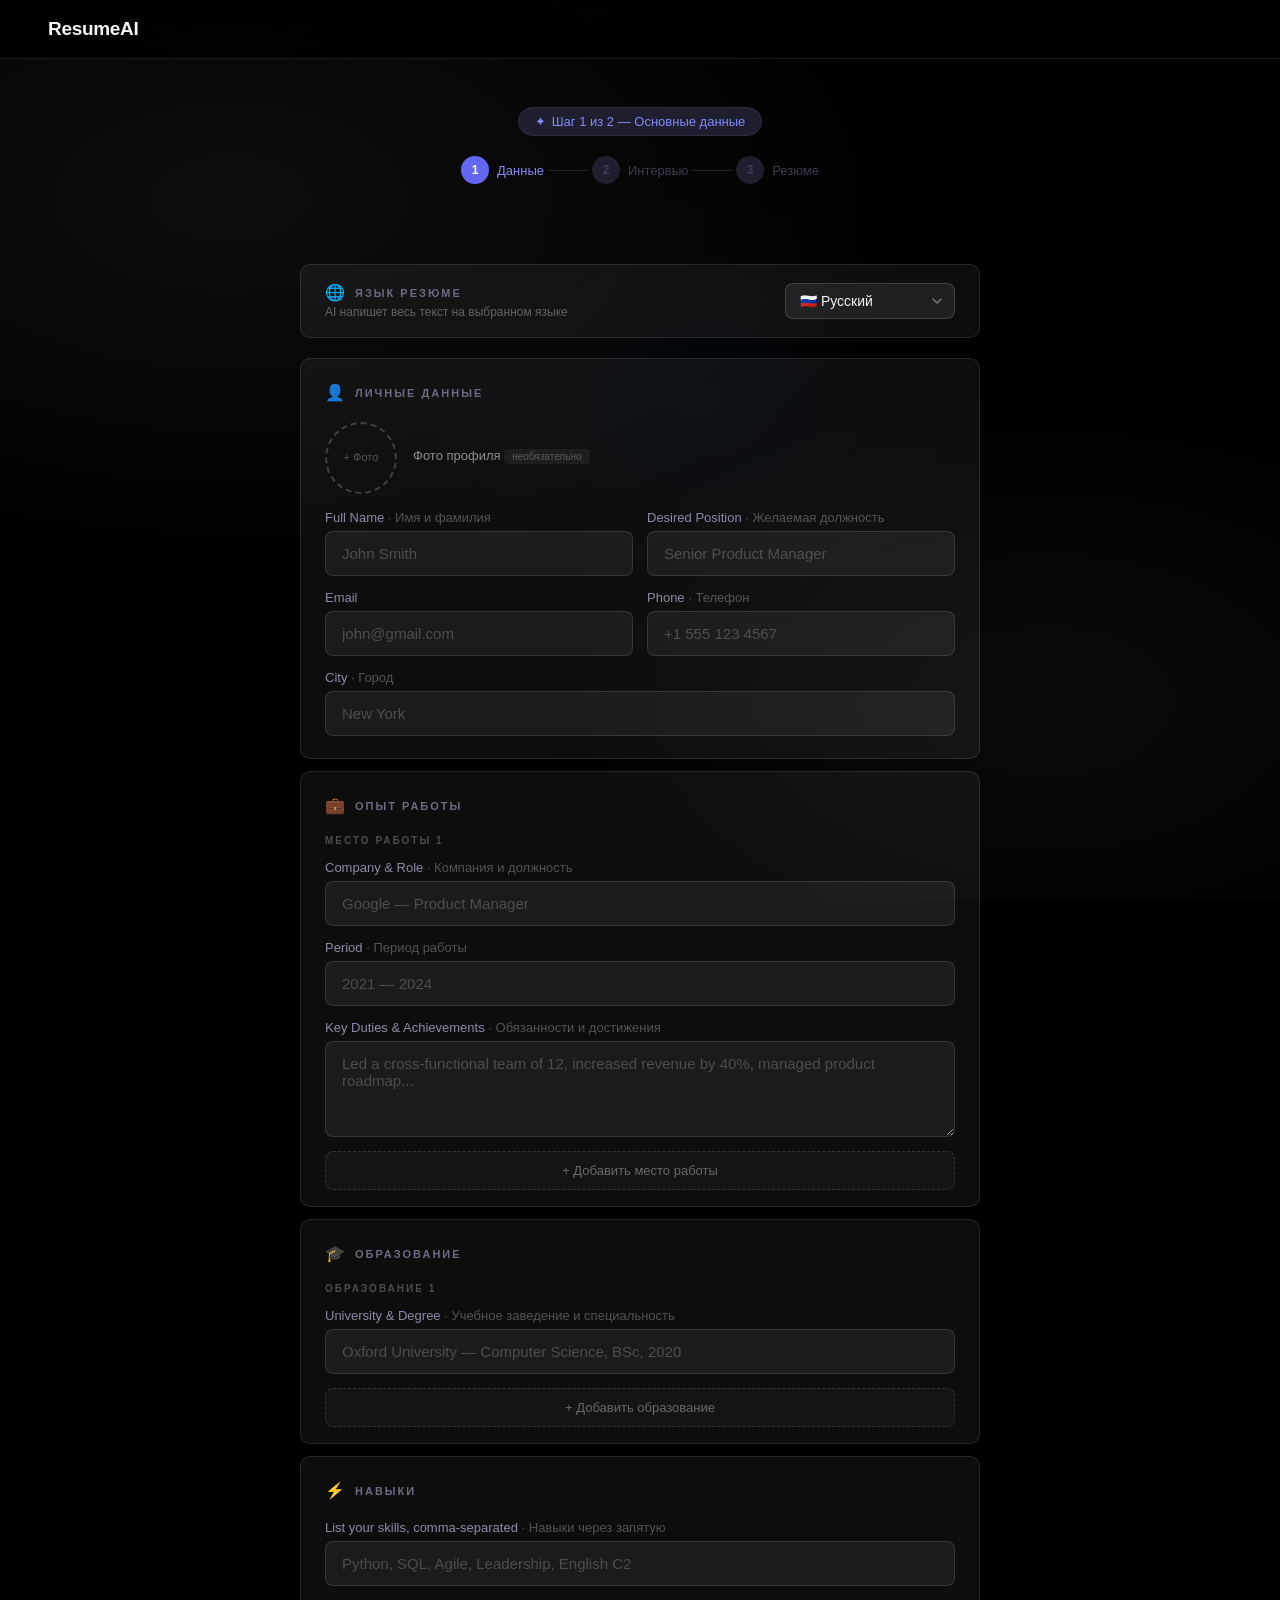
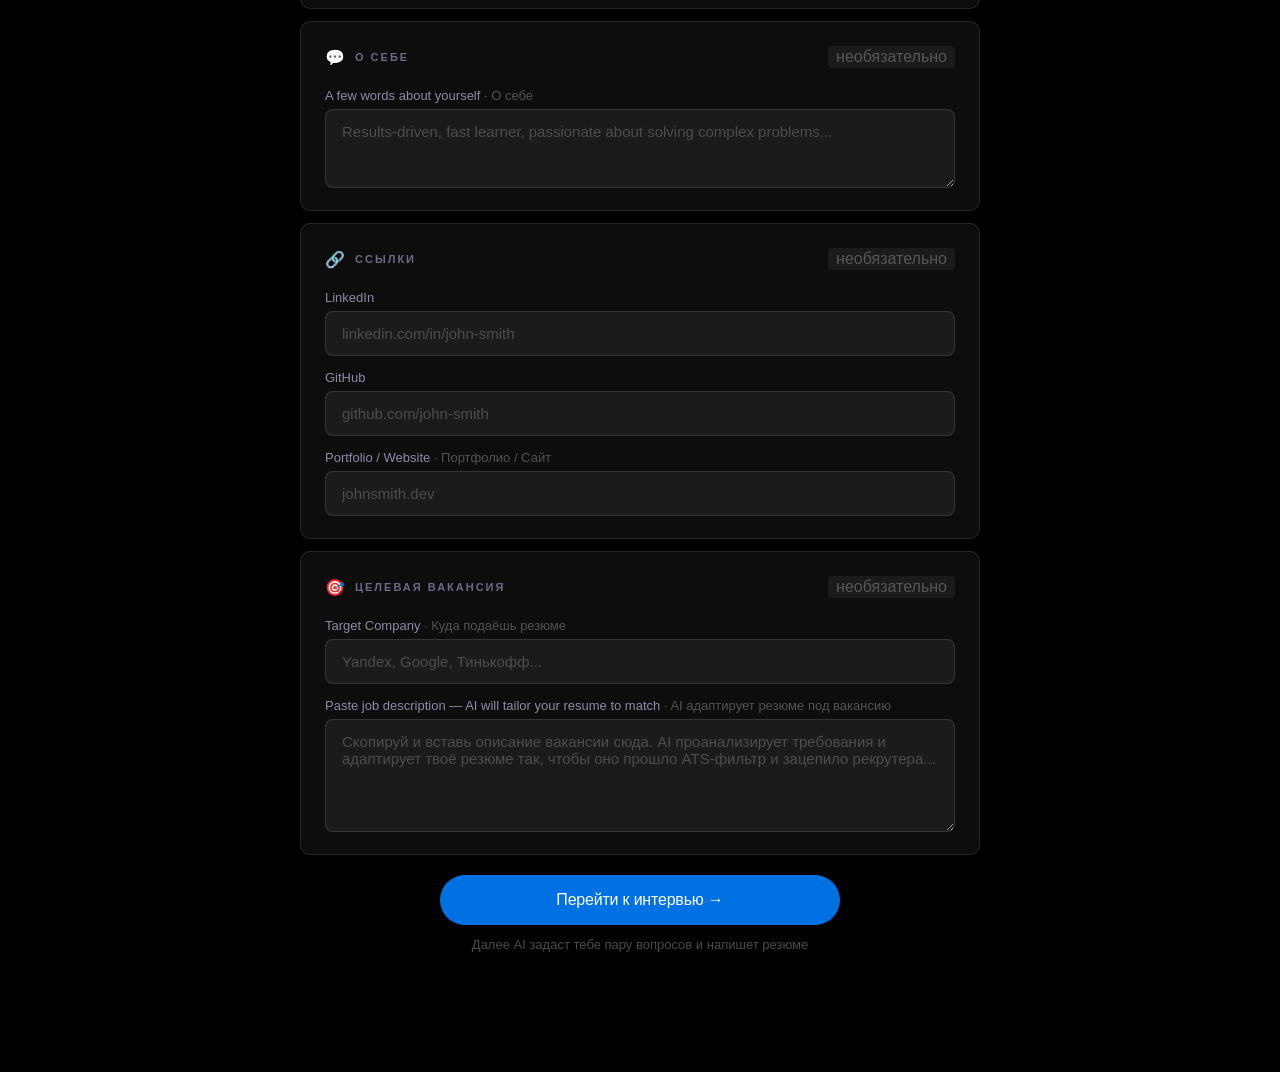
==== commit 5ce376ca: "Add files via upload" ====
--- a/form.html
+++ b/form.html
@@ -205,14 +205,8 @@
       color: rgba(245,245,247,0.65);
     }
 
-    /* ===== LAYOUT + VASE ===== */
-    .form-layout { display:flex; align-items:flex-start; gap:24px; max-width:830px; margin:0 auto; }
-    .form-layout .form-container { flex:1; max-width:680px; margin:0; }
-    .vase-sidebar { width:80px; flex-shrink:0; display:flex; justify-content:center; }
-    .vase-sticky { position:sticky; top:80px; display:flex; flex-direction:column; align-items:center; gap:10px; }
-    .vase-pct { font-size:15px; font-weight:700; color:rgba(245,245,247,0.45); letter-spacing:-0.5px; }
-    @keyframes vasewv { 0%{transform:translateX(0)} 100%{transform:translateX(-35px)} }
-    #vWaterGroup { transition:transform 0.7s cubic-bezier(0.34,1.4,0.64,1); }
+    /* ===== FORM CONTAINER ===== */
+    .form-container { max-width:680px; margin:0 auto; }
 
     /* ===== PHOTO UPLOAD ===== */
     .photo-row { display:flex; align-items:center; gap:16px; margin-bottom:16px; }
@@ -222,7 +216,6 @@
     .photo-circle-hint { font-size:11px; color:rgba(245,245,247,0.3); text-align:center; line-height:1.4; pointer-events:none; }
     .photo-clear-btn { background:none; border:1px solid rgba(248,113,113,0.3); color:#f87171; font-size:12px; padding:4px 12px; border-radius:6px; cursor:pointer; font-family:inherit; display:none; }
     .photo-clear-btn:hover { background:rgba(248,113,113,0.1); }
-    @media (max-width:900px) { .vase-sidebar { display:none; } .form-layout { display:block; } .form-layout .form-container { max-width:680px; margin:0 auto; } }
   </style>
 </head>
 <body>
@@ -254,9 +247,8 @@
   </div>
 
   <main class="form-page">
-    <div class="form-layout">
-    <div class="form-container">
-      <form id="resumeForm">
+    <div class="form-container" style="max-width:680px; margin:0 auto;">
+      <form id="resumeForm" autocomplete="off">
 
         <!-- Язык -->
         <div class="form-card lang-card">
@@ -294,26 +286,26 @@
           <div class="row">
             <div class="field">
               <label>Full Name <span class="label-ru">· Имя и фамилия</span></label>
-              <input type="text" id="name" placeholder="John Smith" required>
+              <input type="text" id="name" placeholder="John Smith" required autocomplete="off">
             </div>
             <div class="field">
               <label>Desired Position <span class="label-ru">· Желаемая должность</span></label>
-              <input type="text" id="position" placeholder="Senior Product Manager" required>
+              <input type="text" id="position" placeholder="Senior Product Manager" required autocomplete="off">
             </div>
           </div>
           <div class="row">
             <div class="field">
               <label>Email</label>
-              <input type="email" id="email" placeholder="john@gmail.com" required>
+              <input type="email" id="email" placeholder="john@gmail.com" required autocomplete="off">
             </div>
             <div class="field">
               <label>Phone <span class="label-ru">· Телефон</span></label>
-              <input type="text" id="phone" placeholder="+1 555 123 4567">
+              <input type="text" id="phone" placeholder="+1 555 123 4567" autocomplete="off">
             </div>
           </div>
           <div class="field">
             <label>City <span class="label-ru">· Город</span></label>
-            <input type="text" id="city" placeholder="New York">
+            <input type="text" id="city" placeholder="New York" autocomplete="off">
           </div>
         </div>
 
@@ -340,7 +332,7 @@
           <div class="form-card-title"><span>⚡</span> Навыки</div>
           <div class="field">
             <label>List your skills, comma-separated <span class="label-ru">· Навыки через запятую</span></label>
-            <input type="text" id="skills" placeholder="Python, SQL, Agile, Leadership, English C2">
+            <input type="text" id="skills" placeholder="Python, SQL, Agile, Leadership, English C2" autocomplete="off">
           </div>
         </div>
 
@@ -349,7 +341,7 @@
           <div class="form-card-title"><span>💬</span> О себе <span class="optional-tag">необязательно</span></div>
           <div class="field">
             <label>A few words about yourself <span class="label-ru">· О себе</span></label>
-            <textarea id="about" rows="3" placeholder="Results-driven, fast learner, passionate about solving complex problems..."></textarea>
+            <textarea id="about" rows="3" placeholder="Results-driven, fast learner, passionate about solving complex problems..." autocomplete="off"></textarea>
           </div>
         </div>
 
@@ -358,15 +350,15 @@
           <div class="form-card-title"><span>🔗</span> Ссылки <span class="optional-tag">необязательно</span></div>
           <div class="field">
             <label>LinkedIn</label>
-            <input type="url" id="linkedin" placeholder="linkedin.com/in/john-smith">
+            <input type="url" id="linkedin" placeholder="linkedin.com/in/john-smith" autocomplete="off">
           </div>
           <div class="field">
             <label>GitHub</label>
-            <input type="url" id="github" placeholder="github.com/john-smith">
+            <input type="url" id="github" placeholder="github.com/john-smith" autocomplete="off">
           </div>
           <div class="field">
             <label>Portfolio / Website <span class="label-ru">· Портфолио / Сайт</span></label>
-            <input type="url" id="portfolio" placeholder="johnsmith.dev">
+            <input type="url" id="portfolio" placeholder="johnsmith.dev" autocomplete="off">
           </div>
         </div>
 
@@ -375,11 +367,11 @@
           <div class="form-card-title"><span>🎯</span> Целевая вакансия <span class="optional-tag">необязательно</span></div>
           <div class="field">
             <label>Target Company <span class="label-ru">· Куда подаёшь резюме</span></label>
-            <input type="text" id="targetCompany" placeholder="Yandex, Google, Тинькофф...">
+            <input type="text" id="targetCompany" placeholder="Yandex, Google, Тинькофф..." autocomplete="off">
           </div>
           <div class="field">
             <label>Paste job description — AI will tailor your resume to match <span class="label-ru">· AI адаптирует резюме под вакансию</span></label>
-            <textarea id="jobDescription" rows="5" placeholder="Скопируй и вставь описание вакансии сюда. AI проанализирует требования и адаптирует твоё резюме так, чтобы оно прошло ATS-фильтр и зацепило рекрутера..."></textarea>
+            <textarea id="jobDescription" rows="5" placeholder="Скопируй и вставь описание вакансии сюда. AI проанализирует требования и адаптирует твоё резюме так, чтобы оно прошло ATS-фильтр и зацепило рекрутера..." autocomplete="off"></textarea>
           </div>
         </div>
 
@@ -391,29 +383,6 @@
         </div>
 
       </form>
-    </div>
-    <div class="vase-sidebar">
-      <div class="vase-sticky">
-        <svg viewBox="0 0 70 310" width="70" height="310" xmlns="http://www.w3.org/2000/svg">
-          <defs>
-            <clipPath id="vcp">
-              <path d="M27,6 C21,16 10,48 7,110 C4,175 9,240 14,274 Q19,300 35,300 Q51,300 56,274 C61,240 66,175 63,110 C60,48 49,16 43,6 Z"/>
-            </clipPath>
-          </defs>
-          <path d="M27,6 C21,16 10,48 7,110 C4,175 9,240 14,274 Q19,300 35,300 Q51,300 56,274 C61,240 66,175 63,110 C60,48 49,16 43,6 Z" fill="rgba(255,255,255,0.04)" stroke="rgba(255,255,255,0.18)" stroke-width="1.5"/>
-          <g clip-path="url(#vcp)">
-            <g id="vWaterGroup" style="transform:translateY(300px)">
-              <g style="animation:vasewv 2.5s linear infinite">
-                <path fill="rgba(0,113,227,0.88)" d="M-35,0 Q-17.5,-6 0,0 Q17.5,6 35,0 Q52.5,-6 70,0 Q87.5,6 105,0 L105,310 L-35,310 Z"/>
-              </g>
-            </g>
-          </g>
-          <ellipse cx="35" cy="6" rx="8" ry="3" fill="rgba(255,255,255,0.05)" stroke="rgba(255,255,255,0.2)" stroke-width="1"/>
-          <path d="M27,22 C23,36 16,80 14,130" stroke="rgba(255,255,255,0.08)" stroke-width="5" fill="none" stroke-linecap="round"/>
-        </svg>
-        <div class="vase-pct">0%</div>
-      </div>
-    </div>
     </div>
   </main>
 
@@ -432,15 +401,15 @@
         </div>
         <div class="field">
           <label>Company & Role <span class="label-ru">· Компания и должность</span></label>
-          <input type="text" class="job-company" placeholder="Google — Product Manager">
+          <input type="text" class="job-company" placeholder="Google — Product Manager" autocomplete="off">
         </div>
         <div class="field">
           <label>Period <span class="label-ru">· Период работы</span></label>
-          <input type="text" class="job-period" placeholder="2021 — 2024">
+          <input type="text" class="job-period" placeholder="2021 — 2024" autocomplete="off">
         </div>
         <div class="field">
           <label>Key Duties & Achievements <span class="label-ru">· Обязанности и достижения</span></label>
-          <textarea class="job-duties" rows="4" placeholder="Led a cross-functional team of 12, increased revenue by 40%, managed product roadmap..."></textarea>
+          <textarea class="job-duties" rows="4" placeholder="Led a cross-functional team of 12, increased revenue by 40%, managed product roadmap..." autocomplete="off"></textarea>
         </div>`;
       const removeBtn = div.querySelector('.entry-remove-btn');
       if (removeBtn) {
@@ -475,7 +444,7 @@
         </div>
         <div class="field">
           <label>University & Degree <span class="label-ru">· Учебное заведение и специальность</span></label>
-          <input type="text" class="edu-field" placeholder="Oxford University — Computer Science, BSc, 2020">
+          <input type="text" class="edu-field" placeholder="Oxford University — Computer Science, BSc, 2020" autocomplete="off">
         </div>`;
       const removeBtn = div.querySelector('.entry-remove-btn');
       if (removeBtn) {
@@ -531,34 +500,6 @@
       document.getElementById('photoInput').value = '';
     });
 
-    /* ─── ПРОГРЕСС ВАЗА ─── */
-    function calcProgress() {
-      const fields = [
-        document.getElementById('name').value.trim(),
-        document.getElementById('position').value.trim(),
-        document.getElementById('email').value.trim(),
-        document.getElementById('phone').value.trim(),
-        document.getElementById('city').value.trim(),
-        document.querySelector('.job-company')?.value.trim() || '',
-        document.querySelector('.job-duties')?.value.trim() || '',
-        document.querySelector('.edu-field')?.value.trim() || '',
-        document.getElementById('skills').value.trim(),
-        document.getElementById('about').value.trim(),
-        document.getElementById('linkedin').value.trim(),
-        document.getElementById('github').value.trim(),
-        document.getElementById('portfolio').value.trim(),
-        document.getElementById('targetCompany').value.trim(),
-        document.getElementById('jobDescription').value.trim(),
-      ];
-      return Math.round(fields.filter(v => v.length > 0).length / fields.length * 100);
-    }
-    function updateVase(pct) {
-      document.getElementById('vWaterGroup').style.transform = `translateY(${300 - pct * 2.94}px)`;
-      document.querySelector('.vase-pct').textContent = pct + '%';
-    }
-    document.getElementById('resumeForm').addEventListener('input', function() {
-      updateVase(calcProgress());
-    });
   </script>
 
   <script src="script.js"></script>
